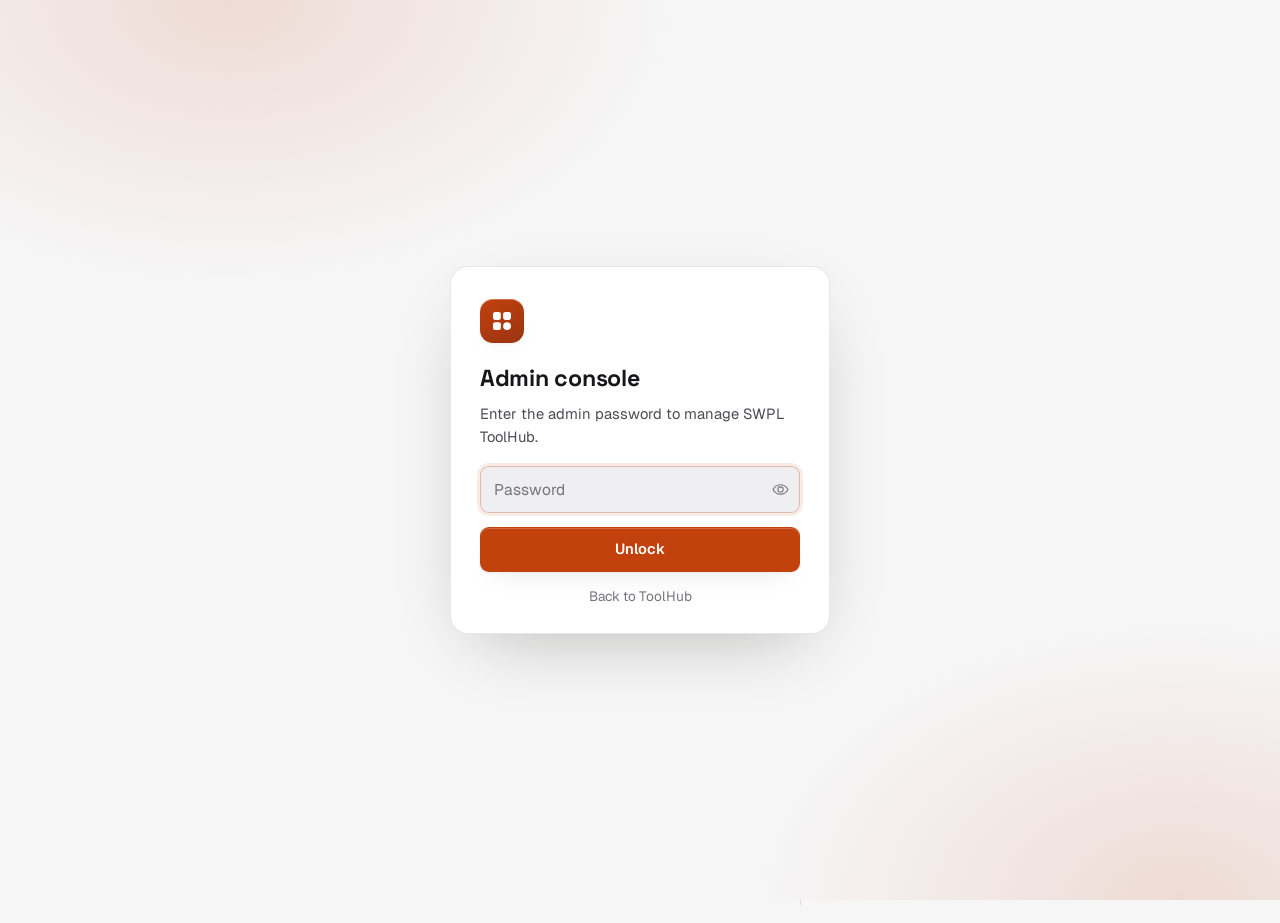
==== admin.html @ 41b20187 "SWPL ToolHub: static tool launchpad with admin console and embedded tools - Hub (index.html): tool c" ====
<!doctype html>
<html lang="en" data-theme="light">
<head>
  <meta charset="UTF-8" />
  <meta name="viewport" content="width=device-width, initial-scale=1.0" />
  <title>Admin - SWPL ToolHub</title>
  <meta name="robots" content="noindex" />
  <meta name="theme-color" content="#f6f6f7" />
  <link rel="icon" type="image/svg+xml" href="data:image/svg+xml,%3Csvg xmlns='http://www.w3.org/2000/svg' viewBox='0 0 64 64'%3E%3Crect width='64' height='64' rx='15' fill='%2317171a'/%3E%3Cg fill='%23fb923c'%3E%3Crect x='12' y='12' width='17' height='17' rx='4.5'/%3E%3Crect x='35' y='12' width='17' height='17' rx='4.5'/%3E%3Crect x='12' y='35' width='17' height='17' rx='4.5'/%3E%3Crect x='35' y='35' width='17' height='17' rx='8.5'/%3E%3C/g%3E%3C/svg%3E" />

  <script src="data/site-config.js"></script>
  <script src="data/tools.js"></script>
  <script src="assets/icons.js"></script>
  <script>
    (function () {
      try {
        var saved = localStorage.getItem("swpl.theme");
        var mode = saved;
        if (mode !== "light" && mode !== "dark") {
          var cfg = window.SWPL_CONFIG || {};
          mode = cfg.theme && (cfg.theme.defaultMode === "light" || cfg.theme.defaultMode === "dark")
            ? cfg.theme.defaultMode
            : (window.matchMedia && window.matchMedia("(prefers-color-scheme: dark)").matches ? "dark" : "light");
        }
        document.documentElement.setAttribute("data-theme", mode);
      } catch (e) {}
    })();
  </script>
  <link rel="stylesheet" href="assets/site.css" />
  <link rel="stylesheet" href="assets/admin.css" />
</head>
<body class="admin-body" data-anim="on">

  <!-- ============ Password gate ============ -->
  <div class="gate" id="gate">
    <form class="gate-card" id="gate-form" autocomplete="off">
      <span class="brand-mark gate-mark" aria-hidden="true"><svg class="icn" viewBox="0 0 64 64" fill="currentColor"><rect x="8" y="8" width="21" height="21" rx="5.5"/><rect x="35" y="8" width="21" height="21" rx="5.5"/><rect x="8" y="35" width="21" height="21" rx="5.5"/><rect x="35" y="35" width="21" height="21" rx="10.5"/></svg></span>
      <h1>Admin console</h1>
      <p class="gate-sub">Enter the admin password to manage SWPL ToolHub.</p>
      <div class="gate-field">
        <input type="password" id="gate-pass" placeholder="Password" autocomplete="current-password" required autofocus />
        <button type="button" class="gate-eye" id="gate-eye" aria-label="Show password" aria-pressed="false"></button>
      </div>
      <p class="gate-error" id="gate-error" role="alert" hidden></p>
      <button class="btn btn-primary gate-submit" type="submit" id="gate-submit">Unlock</button>
      <a class="gate-back" href="index.html">Back to ToolHub</a>
    </form>
  </div>

  <!-- ============ Admin app ============ -->
  <div class="admin" id="admin-app" hidden>
    <header class="admin-topbar">
      <a class="brand" href="index.html" title="Back to ToolHub">
        <span class="brand-mark" aria-hidden="true"><svg class="icn" viewBox="0 0 64 64" fill="currentColor"><rect x="8" y="8" width="21" height="21" rx="5.5"/><rect x="35" y="8" width="21" height="21" rx="5.5"/><rect x="8" y="35" width="21" height="21" rx="5.5"/><rect x="35" y="35" width="21" height="21" rx="10.5"/></svg></span>
        <span class="brand-word">Admin <em>console</em></span>
      </a>
      <span class="draft-status" id="draft-status" role="status"></span>
      <div class="admin-topbar-actions">
        <button type="button" class="iconbtn theme-toggle" id="theme-toggle" aria-label="Toggle light and dark theme" title="Toggle theme">
          <svg class="icn icn-moon" viewBox="0 0 24 24" fill="none" stroke="currentColor" stroke-width="1.8" stroke-linecap="round" stroke-linejoin="round" aria-hidden="true"><path d="M21 12.79A9 9 0 1 1 11.21 3 7 7 0 0 0 21 12.79z"/></svg>
          <svg class="icn icn-sun" viewBox="0 0 24 24" fill="none" stroke="currentColor" stroke-width="1.8" stroke-linecap="round" stroke-linejoin="round" aria-hidden="true"><circle cx="12" cy="12" r="4"/><path d="M12 2v2M12 20v2M4.93 4.93l1.41 1.41M17.66 17.66l1.41 1.41M2 12h2M20 12h2M6.34 17.66l-1.41 1.41M19.07 4.93l-1.41 1.41"/></svg>
        </button>
        <button type="button" class="btn btn-ghost" id="btn-discard">Discard draft</button>
        <button type="button" class="btn btn-secondary" id="btn-export-quick">Export files</button>
        <button type="button" class="btn btn-primary" id="btn-publish-quick">Publish</button>
        <button type="button" class="iconbtn" id="btn-lock" aria-label="Lock admin console" title="Lock"></button>
      </div>
    </header>

    <div class="admin-shell">
      <nav class="admin-nav" aria-label="Admin sections" id="admin-nav">
        <button type="button" class="nav-item is-active" data-panel="site">Site</button>
        <button type="button" class="nav-item" data-panel="appearance">Appearance</button>
        <button type="button" class="nav-item" data-panel="layout">Layout</button>
        <button type="button" class="nav-item" data-panel="tools">Tools</button>
        <button type="button" class="nav-item" data-panel="categories">Categories</button>
        <button type="button" class="nav-item" data-panel="github">GitHub</button>
        <button type="button" class="nav-item" data-panel="data">Data</button>
        <button type="button" class="nav-item" data-panel="security">Security</button>
      </nav>

      <main class="admin-main" id="admin-main">

        <!-- ============ Site ============ -->
        <section class="panel is-active" data-panel-id="site">
          <h2 class="panel-title">Site identity</h2>
          <p class="panel-sub">Names and copy shown on the public page.</p>

          <div class="field">
            <label for="f-site-title">Site title</label>
            <input id="f-site-title" type="text" data-bind="site.title" />
            <p class="hint">Browser tab, hero heading and search results.</p>
          </div>
          <div class="field-row">
            <div class="field">
              <label for="f-logo-text">Wordmark, left part</label>
              <input id="f-logo-text" type="text" data-bind="site.logoText" />
            </div>
            <div class="field">
              <label for="f-logo-accent">Wordmark, accent part</label>
              <input id="f-logo-accent" type="text" data-bind="site.logoAccent" />
            </div>
          </div>
          <div class="field">
            <label for="f-tagline">Tagline</label>
            <textarea id="f-tagline" rows="2" data-bind="site.tagline"></textarea>
            <p class="hint">One or two short sentences under the hero title.</p>
          </div>
          <div class="field">
            <label for="f-meta-desc">Meta description</label>
            <input id="f-meta-desc" type="text" data-bind="site.description" />
          </div>
          <div class="field">
            <label for="f-footer-text">Footer text</label>
            <input id="f-footer-text" type="text" data-bind="site.footerText" />
          </div>

          <h3 class="panel-heading">Visible sections</h3>
          <div class="switch-grid">
            <label class="switch"><input type="checkbox" data-bind="site.showHero" data-type="bool" /><span class="switch-track"></span>Hero heading</label>
            <label class="switch"><input type="checkbox" data-bind="site.showSearch" data-type="bool" /><span class="switch-track"></span>Search bar</label>
            <label class="switch"><input type="checkbox" data-bind="site.showCategories" data-type="bool" /><span class="switch-track"></span>Category filter</label>
            <label class="switch"><input type="checkbox" data-bind="site.showFooter" data-type="bool" /><span class="switch-track"></span>Footer</label>
            <label class="switch"><input type="checkbox" data-bind="site.showAdminLink" data-type="bool" /><span class="switch-track"></span>Admin links</label>
          </div>
        </section>

        <!-- ============ Appearance ============ -->
        <section class="panel" data-panel-id="appearance">
          <h2 class="panel-title">Appearance</h2>
          <p class="panel-sub">Theme, accent, typography and surface styling. Everything applies live to the preview.</p>

          <div class="field">
            <label>Accent color</label>
            <div class="accent-row" id="accent-row"></div>
            <div class="accent-custom">
              <input type="color" id="f-accent-custom" value="#c2410c" aria-label="Custom accent color" />
              <span>Custom</span>
              <code id="accent-custom-hex">#c2410c</code>
            </div>
          </div>

          <div class="field-row">
            <div class="field">
              <label for="f-default-mode">Default theme</label>
              <select id="f-default-mode" data-bind="theme.defaultMode">
                <option value="system">Follow system</option>
                <option value="light">Light</option>
                <option value="dark">Dark</option>
              </select>
              <p class="hint">Visitors can always toggle. Their choice is remembered.</p>
            </div>
            <div class="field">
              <label for="f-font">Font pairing</label>
              <select id="f-font" data-bind="theme.font">
                <option value="grotesk">Space Grotesk + Geist</option>
                <option value="outfit">Outfit + Inter Tight</option>
                <option value="plex">IBM Plex</option>
                <option value="system">System UI</option>
              </select>
            </div>
          </div>

          <div class="field-row">
            <div class="field">
              <label for="f-radius">Corner radius <span class="range-val" id="radius-val">14px</span></label>
              <input id="f-radius" type="range" min="0" max="24" step="1" data-bind="theme.radius" data-type="int" />
            </div>
            <div class="field">
              <label for="f-density">Density</label>
              <select id="f-density" data-bind="theme.density">
                <option value="comfortable">Comfortable</option>
                <option value="compact">Compact</option>
              </select>
            </div>
          </div>

          <div class="field-row">
            <div class="field">
              <label for="f-card-style">Card style</label>
              <select id="f-card-style" data-bind="theme.cardStyle">
                <option value="elevated">Elevated</option>
                <option value="outline">Outline</option>
                <option value="glass">Glass</option>
              </select>
            </div>
            <div class="field">
              <label for="f-hero-style">Backdrop</label>
              <select id="f-hero-style" data-bind="theme.heroStyle">
                <option value="aurora">Accent glow</option>
                <option value="plain">Plain</option>
              </select>
            </div>
          </div>

          <div class="switch-grid">
            <label class="switch"><input type="checkbox" data-bind="theme.bgPattern" data-type="bool" /><span class="switch-track"></span>Dot pattern backdrop</label>
            <label class="switch"><input type="checkbox" data-bind="theme.animations" data-type="bool" /><span class="switch-track"></span>Animations</label>
          </div>

          <div class="field">
            <label for="f-custom-css">Custom CSS</label>
            <textarea id="f-custom-css" rows="7" class="mono" data-bind="theme.customCSS" spellcheck="false" placeholder=".card { border-width: 2px; }"></textarea>
            <p class="hint">Injected last on the public page. Full control, no guardrails.</p>
          </div>
        </section>

        <!-- ============ Layout ============ -->
        <section class="panel" data-panel-id="layout">
          <h2 class="panel-title">Grid layout</h2>
          <p class="panel-sub">How the tool cards are arranged and what each card shows.</p>

          <div class="field-row">
            <div class="field">
              <label for="f-columns">Columns</label>
              <select id="f-columns" data-bind="layout.columns">
                <option value="auto">Auto fit</option>
                <option value="2">2 columns</option>
                <option value="3">3 columns</option>
                <option value="4">4 columns</option>
              </select>
            </div>
            <div class="field">
              <label for="f-sort">Order</label>
              <select id="f-sort" data-bind="layout.sort">
                <option value="manual">Manual (drag in Tools)</option>
                <option value="name">Alphabetical</option>
              </select>
            </div>
          </div>

          <div class="switch-grid">
            <label class="switch"><input type="checkbox" data-bind="layout.groupByCategory" data-type="bool" /><span class="switch-track"></span>Group by category</label>
            <label class="switch"><input type="checkbox" data-bind="layout.showBadges" data-type="bool" /><span class="switch-track"></span>Platform badges</label>
            <label class="switch"><input type="checkbox" data-bind="layout.showVersions" data-type="bool" /><span class="switch-track"></span>Version numbers</label>
            <label class="switch"><input type="checkbox" data-bind="layout.showTags" data-type="bool" /><span class="switch-track"></span>Tags</label>
          </div>
        </section>

        <!-- ============ Tools ============ -->
        <section class="panel" data-panel-id="tools">
          <div class="panel-head-row">
            <div>
              <h2 class="panel-title">Tools</h2>
              <p class="panel-sub">Drag to reorder. Hidden tools stay here but leave the public page.</p>
            </div>
            <button type="button" class="btn btn-primary" id="btn-add-tool">Add tool</button>
          </div>
          <div class="tool-list" id="tool-list"></div>
        </section>

        <!-- ============ Categories ============ -->
        <section class="panel" data-panel-id="categories">
          <div class="panel-head-row">
            <div>
              <h2 class="panel-title">Categories</h2>
              <p class="panel-sub">Filter chips on the public page. A tool joins a category by its category id.</p>
            </div>
            <button type="button" class="btn btn-primary" id="btn-add-cat">Add category</button>
          </div>
          <div class="cat-list" id="cat-list"></div>
        </section>

        <!-- ============ GitHub ============ -->
        <section class="panel" data-panel-id="github">
          <h2 class="panel-title">GitHub publishing</h2>
          <p class="panel-sub">Publish commits <code>data/site-config.js</code> and <code>data/tools.js</code> straight to your repo. GitHub Pages redeploys automatically.</p>

          <div class="field-row">
            <div class="field">
              <label for="f-gh-owner">Owner</label>
              <input id="f-gh-owner" type="text" data-bind="github.owner" placeholder="your-github-user" spellcheck="false" />
            </div>
            <div class="field">
              <label for="f-gh-repo">Repository</label>
              <input id="f-gh-repo" type="text" data-bind="github.repo" placeholder="swpl-toolhub" spellcheck="false" />
            </div>
            <div class="field field-slim">
              <label for="f-gh-branch">Branch</label>
              <input id="f-gh-branch" type="text" data-bind="github.branch" placeholder="main" spellcheck="false" />
            </div>
          </div>

          <div class="field">
            <label for="f-gh-token">Personal access token</label>
            <div class="token-field">
              <input id="f-gh-token" type="password" placeholder="github_pat_… or ghp_…" spellcheck="false" autocomplete="off" />
              <button type="button" class="gate-eye" id="gh-token-eye" aria-label="Show token" aria-pressed="false"></button>
            </div>
            <p class="hint">Needs <strong>Contents: read and write</strong> on this repo (fine-grained) or the <code>repo</code> scope (classic). Stored only in this browser's localStorage, never exported or committed.</p>
          </div>

          <div class="field">
            <label for="f-gh-message">Commit message</label>
            <input id="f-gh-message" type="text" value="Update ToolHub content" />
          </div>

          <div class="btn-row">
            <button type="button" class="btn btn-secondary" id="btn-gh-test">Test connection</button>
            <button type="button" class="btn btn-primary" id="btn-gh-publish">Publish draft to GitHub</button>
          </div>
          <div class="gh-status" id="gh-status" role="status"></div>
        </section>

        <!-- ============ Data ============ -->
        <section class="panel" data-panel-id="data">
          <h2 class="panel-title">Data</h2>
          <p class="panel-sub">Export the draft as files to commit manually, or move content between machines.</p>

          <h3 class="panel-heading">Export</h3>
          <div class="btn-row">
            <button type="button" class="btn btn-secondary" id="btn-dl-config">Download site-config.js</button>
            <button type="button" class="btn btn-secondary" id="btn-dl-tools">Download tools.js</button>
            <button type="button" class="btn btn-secondary" id="btn-dl-bundle">Download bundle (.json)</button>
          </div>
          <div class="btn-row">
            <button type="button" class="btn btn-ghost" id="btn-copy-config">Copy site-config.js</button>
            <button type="button" class="btn btn-ghost" id="btn-copy-tools">Copy tools.js</button>
          </div>
          <p class="hint">Manual flow: download both files, replace them in the repo's <code>data/</code> folder, commit and push. Pages redeploys on its own.</p>

          <h3 class="panel-heading">Import</h3>
          <div class="btn-row">
            <button type="button" class="btn btn-secondary" id="btn-import">Import bundle (.json)</button>
            <input type="file" id="import-file" accept=".json,application/json" hidden />
          </div>
          <p class="hint">Replaces the current draft with the bundle's content. Nothing is published until you export or push.</p>

          <h3 class="panel-heading danger-heading">Danger zone</h3>
          <div class="btn-row">
            <button type="button" class="btn btn-danger" id="btn-reset-draft">Reset draft to published files</button>
          </div>
        </section>

        <!-- ============ Security ============ -->
        <section class="panel" data-panel-id="security">
          <h2 class="panel-title">Security</h2>
          <p class="panel-sub">The admin gate is a client-side lock: it keeps the console out of casual reach, but this is a static site, so the data files themselves are readable by anyone who can open the repo. Keep secrets out of tool descriptions.</p>

          <h3 class="panel-heading">Change admin password</h3>
          <div class="field">
            <label for="f-pass-current">Current password</label>
            <input id="f-pass-current" type="password" autocomplete="current-password" />
          </div>
          <div class="field-row">
            <div class="field">
              <label for="f-pass-new">New password</label>
              <input id="f-pass-new" type="password" autocomplete="new-password" />
            </div>
            <div class="field">
              <label for="f-pass-new2">Repeat new password</label>
              <input id="f-pass-new2" type="password" autocomplete="new-password" />
            </div>
          </div>
          <div class="btn-row">
            <button type="button" class="btn btn-primary" id="btn-change-pass">Update password</button>
          </div>
          <p class="gh-status" id="pass-status" role="status"></p>
          <p class="hint">The new password lands in the draft config. Publish (or export and commit) for it to take effect on the live site.</p>
        </section>
      </main>

      <!-- ============ Live preview ============ -->
      <aside class="admin-preview" id="admin-preview">
        <div class="preview-head">
          <span class="preview-title">Live preview</span>
          <div class="preview-actions">
            <button type="button" class="seg-btn is-active" id="pv-desktop" title="Desktop width">Desktop</button>
            <button type="button" class="seg-btn" id="pv-mobile" title="Mobile width">Mobile</button>
            <button type="button" class="iconbtn iconbtn-sm" id="pv-open" title="Open preview in a new tab" aria-label="Open preview in a new tab"></button>
            <button type="button" class="iconbtn iconbtn-sm" id="pv-reload" title="Reload preview" aria-label="Reload preview"></button>
          </div>
        </div>
        <div class="preview-frame-wrap" id="preview-wrap">
          <iframe id="preview-frame" src="index.html?draft=1" title="Site preview"></iframe>
        </div>
      </aside>
    </div>
  </div>

  <!-- ============ Tool editor dialog ============ -->
  <dialog class="editor-dialog" id="tool-editor">
    <form method="dialog" class="editor-form" id="tool-editor-form">
      <div class="editor-head">
        <h2 id="tool-editor-title">Edit tool</h2>
        <button type="button" class="dlg-close" id="tool-editor-close" aria-label="Close"></button>
      </div>

      <div class="editor-grid">
        <div class="field">
          <label for="t-name">Name</label>
          <input id="t-name" type="text" required />
        </div>
        <div class="field">
          <label for="t-id">Id <span class="hint-inline">unique slug</span></label>
          <input id="t-id" type="text" pattern="[a-z0-9-]+" spellcheck="false" required />
        </div>

        <div class="field field-full">
          <label for="t-tagline">Tagline <span class="hint-inline">one line on the card</span></label>
          <input id="t-tagline" type="text" />
        </div>
        <div class="field field-full">
          <label for="t-desc">Description <span class="hint-inline">shown in the dialog</span></label>
          <textarea id="t-desc" rows="3"></textarea>
        </div>

        <div class="field field-full">
          <label>Icon</label>
          <div class="icon-mode-row">
            <select id="t-icon-mode" aria-label="Icon type">
              <option value="icon">Icon library</option>
              <option value="emoji">Emoji</option>
              <option value="img">Image URL</option>
            </select>
            <input id="t-icon-emoji" type="text" maxlength="4" placeholder="🧰" hidden />
            <input id="t-icon-img" type="url" placeholder="https://…/icon.png" hidden />
            <span class="icon-preview" id="t-icon-preview" aria-hidden="true"></span>
          </div>
          <div class="icon-grid" id="t-icon-grid"></div>
        </div>

        <div class="field">
          <label for="t-category">Category</label>
          <select id="t-category"></select>
        </div>
        <div class="field">
          <label for="t-platform">Platform</label>
          <select id="t-platform">
            <option value="web">Web, runs in browser</option>
            <option value="windows">Windows</option>
            <option value="">Unspecified</option>
          </select>
        </div>

        <div class="field">
          <label for="t-kind">Open behaviour</label>
          <select id="t-kind">
            <option value="embedded">Embedded, same tab</option>
            <option value="external">External link, new tab</option>
          </select>
        </div>
        <div class="field">
          <label for="t-version">Version <span class="hint-inline">optional</span></label>
          <input id="t-version" type="text" placeholder="6.9.0" spellcheck="false" />
        </div>

        <div class="field field-full">
          <label for="t-open-url">Open URL</label>
          <input id="t-open-url" type="text" placeholder="tools/my-tool/index.html or https://…" spellcheck="false" />
        </div>
        <div class="field field-full">
          <label for="t-download-url">Download URL <span class="hint-inline">empty hides the button</span></label>
          <input id="t-download-url" type="text" placeholder="downloads/tool.zip or https://…" spellcheck="false" />
        </div>
        <div class="field field-full">
          <label for="t-repo-url">Source URL <span class="hint-inline">optional</span></label>
          <input id="t-repo-url" type="text" placeholder="https://github.com/…" spellcheck="false" />
        </div>

        <div class="field field-full">
          <label for="t-tags">Tags <span class="hint-inline">comma separated</span></label>
          <input id="t-tags" type="text" placeholder="XML, Launcher" />
        </div>

        <div class="switch-grid field-full">
          <label class="switch"><input type="checkbox" id="t-featured" /><span class="switch-track"></span>Featured</label>
          <label class="switch"><input type="checkbox" id="t-hidden" /><span class="switch-track"></span>Hidden</label>
        </div>
      </div>

      <p class="gh-status" id="tool-editor-error" role="alert"></p>
      <div class="editor-actions">
        <button type="button" class="btn btn-ghost" id="tool-editor-cancel">Cancel</button>
        <button type="submit" class="btn btn-primary" id="tool-editor-save">Save tool</button>
      </div>
    </form>
  </dialog>

  <!-- ============ Confirm dialog ============ -->
  <dialog class="confirm-dialog" id="confirm-dlg">
    <div class="confirm-inner">
      <h2 id="confirm-title">Are you sure?</h2>
      <p id="confirm-text"></p>
      <div class="editor-actions">
        <button type="button" class="btn btn-ghost" id="confirm-no">Cancel</button>
        <button type="button" class="btn btn-danger" id="confirm-yes">Confirm</button>
      </div>
    </div>
  </dialog>

  <script src="assets/site.js"></script>
  <script src="assets/admin.js"></script>
</body>
</html>
---- assets/site.css ----
/* ============================================================
   SWPL ToolHub - hub styles
   Token-driven, dual theme. Accent + radius + density + fonts
   are injected by site.js from data/site-config.js.
   ============================================================ */

/* ---------- Tokens ---------- */
:root {
  color-scheme: light;

  --bg: #f6f6f7;
  --surface: #ffffff;
  --surface-2: #efeff2;
  --surface-3: #e7e7ec;
  --text: #17171a;
  --text-2: #4c4c55;
  --muted: #75757e;
  --border: rgba(23, 23, 26, 0.10);
  --border-strong: rgba(23, 23, 26, 0.18);

  --accent: #c2410c;
  --accent-strong: #9a3412;
  --on-accent: #ffffff;
  --accent-soft: rgba(194, 65, 12, 0.10);
  --accent-line: rgba(194, 65, 12, 0.30);
  --ring: rgba(194, 65, 12, 0.40);
  --accent-glow: rgba(194, 65, 12, 0.16);

  --ok: #047857;
  --warn: #b45309;
  --danger: #be123c;

  --shadow-1: 0 1px 2px rgba(24, 20, 16, 0.05), 0 10px 30px -14px rgba(24, 20, 16, 0.14);
  --shadow-2: 0 24px 70px -28px rgba(24, 20, 16, 0.30);

  --radius: 14px;
  --radius-sm: 9px;
  --radius-xs: 6px;

  --font-display: 'Space Grotesk', 'Segoe UI', system-ui, sans-serif;
  --font-body: 'Geist', 'Segoe UI', system-ui, sans-serif;
  --font-mono: 'Geist Mono', 'Cascadia Code', Consolas, ui-monospace, monospace;

  --sp-1: 0.5rem;
  --sp-2: 0.75rem;
  --sp-3: 1rem;
  --sp-4: 1.5rem;
  --sp-5: 2.25rem;
  --sp-6: 3.5rem;

  --card-pad: 1.25rem;
  --topbar-h: 68px;
}

html[data-theme="dark"] {
  color-scheme: dark;

  --bg: #0e0e10;
  --surface: #161618;
  --surface-2: #1c1c20;
  --surface-3: #232328;
  --text: #f1f1f3;
  --text-2: #b9b9c2;
  --muted: #85858f;
  --border: rgba(241, 241, 243, 0.09);
  --border-strong: rgba(241, 241, 243, 0.17);

  --accent: #fb923c;
  --accent-strong: #fdba74;
  --on-accent: #221004;
  --accent-soft: rgba(251, 146, 60, 0.13);
  --accent-line: rgba(251, 146, 60, 0.34);
  --ring: rgba(251, 146, 60, 0.45);
  --accent-glow: rgba(251, 146, 60, 0.12);

  --ok: #34d399;
  --warn: #fbbf24;
  --danger: #fb7185;

  --shadow-1: 0 1px 2px rgba(0, 0, 0, 0.35), 0 12px 34px -16px rgba(0, 0, 0, 0.55);
  --shadow-2: 0 30px 80px -30px rgba(0, 0, 0, 0.72);
}

body[data-density="compact"] {
  --card-pad: 0.95rem;
  --sp-4: 1.1rem;
  --sp-5: 1.6rem;
  --sp-6: 2.4rem;
}

/* ---------- Base ---------- */
* { box-sizing: border-box; }

html, body { margin: 0; padding: 0; }

body {
  background: var(--bg);
  color: var(--text);
  font-family: var(--font-body);
  font-size: 15.5px;
  line-height: 1.55;
  min-height: 100dvh;
  -webkit-font-smoothing: antialiased;
  text-rendering: optimizeLegibility;
}

img { max-width: 100%; }

a { color: inherit; }

button {
  font: inherit;
  color: inherit;
  background: none;
  border: 0;
  padding: 0;
  cursor: pointer;
}

:focus-visible {
  outline: 2px solid var(--ring);
  outline-offset: 2px;
  border-radius: var(--radius-xs);
}

::selection { background: var(--accent-soft); }

.icn {
  width: 1.1em;
  height: 1.1em;
  vertical-align: -0.2em;
  flex: none;
}

.skip-link {
  position: absolute;
  left: -9999px;
  top: 0;
  background: var(--surface);
  color: var(--text);
  padding: 0.6rem 1rem;
  border-radius: var(--radius-sm);
  border: 1px solid var(--border-strong);
  z-index: 100;
}
.skip-link:focus { left: 1rem; top: 1rem; }

.container-w {
  width: min(1160px, 100% - 2.5rem);
  margin-inline: auto;
}

/* ---------- Backdrop ---------- */
.backdrop {
  position: fixed;
  inset: 0;
  z-index: -1;
  pointer-events: none;
  overflow: hidden;
}

body[data-hero-style="aurora"] .backdrop::before {
  content: "";
  position: absolute;
  inset: -20% -10% auto -10%;
  height: 70vh;
  background:
    radial-gradient(680px 420px at 12% 0%, var(--accent-glow), transparent 65%),
    radial-gradient(560px 380px at 88% 8%, var(--accent-glow), transparent 70%);
  filter: saturate(1.05);
}

body[data-pattern="on"] .backdrop::after {
  content: "";
  position: absolute;
  inset: 0;
  background-image: radial-gradient(var(--border-strong) 1px, transparent 1px);
  background-size: 26px 26px;
  mask-image: linear-gradient(to bottom, rgba(0,0,0,.5), rgba(0,0,0,.12) 45%, transparent 78%);
  -webkit-mask-image: linear-gradient(to bottom, rgba(0,0,0,.5), rgba(0,0,0,.12) 45%, transparent 78%);
}

/* ---------- Top bar ---------- */
.topbar {
  height: var(--topbar-h);
  display: flex;
  align-items: center;
  justify-content: space-between;
  gap: 1rem;
}

.brand {
  display: inline-flex;
  align-items: center;
  gap: 0.65rem;
  text-decoration: none;
  min-width: 0;
}

.brand-mark {
  width: 34px;
  height: 34px;
  display: grid;
  place-items: center;
  border-radius: 10px;
  background: linear-gradient(150deg, var(--accent), var(--accent-strong));
  color: var(--on-accent);
  box-shadow: inset 0 1px 0 rgba(255, 255, 255, 0.28), var(--shadow-1);
}
.brand-mark .icn { width: 19px; height: 19px; }

.brand-word {
  font-family: var(--font-display);
  font-weight: 700;
  font-size: 1.06rem;
  letter-spacing: 0.01em;
  white-space: nowrap;
}
.brand-word em {
  font-style: normal;
  color: var(--accent);
}

.topbar-actions {
  display: flex;
  align-items: center;
  gap: 0.4rem;
}

.iconbtn {
  width: 38px;
  height: 38px;
  display: inline-grid;
  place-items: center;
  border-radius: var(--radius-sm);
  border: 1px solid var(--border);
  background: var(--surface);
  color: var(--text-2);
  transition: border-color 160ms ease, color 160ms ease, transform 160ms ease, background 160ms ease;
  text-decoration: none;
}
.iconbtn:hover { color: var(--text); border-color: var(--border-strong); }
.iconbtn:active { transform: scale(0.96); }
.iconbtn .icn { width: 18px; height: 18px; }

.theme-toggle .icn-sun { display: none; }
html[data-theme="dark"] .theme-toggle .icn-sun { display: block; }
html[data-theme="dark"] .theme-toggle .icn-moon { display: none; }

/* ---------- Hero ---------- */
.hero {
  padding-top: var(--sp-6);
  padding-bottom: var(--sp-4);
  max-width: 720px;
}

.hero-title {
  margin: 0 0 0.7rem;
  font-family: var(--font-display);
  font-weight: 700;
  font-size: clamp(2.1rem, 5.2vw, 3.3rem);
  line-height: 1.04;
  letter-spacing: -0.022em;
}

.hero-tagline {
  margin: 0;
  color: var(--text-2);
  font-size: 1.05rem;
  max-width: 56ch;
  text-wrap: pretty;
}

body[data-hero="off"] .hero { display: none; }
body[data-hero="off"] .finder { padding-top: var(--sp-5); }

/* ---------- Finder (search + chips) ---------- */
.finder {
  display: flex;
  flex-direction: column;
  gap: 0.95rem;
  padding-block: var(--sp-3) var(--sp-4);
}

.search {
  display: flex;
  align-items: center;
  gap: 0.6rem;
  height: 50px;
  padding-inline: 1rem 0.6rem;
  border-radius: var(--radius);
  border: 1px solid var(--border);
  background: var(--surface);
  box-shadow: var(--shadow-1);
  max-width: 560px;
  transition: border-color 160ms ease, box-shadow 160ms ease;
}
.search:focus-within {
  border-color: var(--accent-line);
  box-shadow: 0 0 0 3px var(--accent-soft), var(--shadow-1);
}
.search .icn { width: 18px; height: 18px; color: var(--muted); }
.search input {
  flex: 1;
  min-width: 0;
  border: 0;
  outline: 0;
  background: transparent;
  color: var(--text);
  font: inherit;
  font-size: 0.98rem;
}
.search input::placeholder { color: var(--muted); }
.search kbd {
  font-family: var(--font-mono);
  font-size: 0.72rem;
  color: var(--muted);
  border: 1px solid var(--border);
  background: var(--surface-2);
  border-radius: 6px;
  padding: 0.15rem 0.45rem;
}
.search .search-clear { display: none; }
.search.has-value .search-clear {
  display: inline-grid;
  width: 30px;
  height: 30px;
  place-items: center;
  border-radius: 8px;
  color: var(--muted);
}
.search.has-value .search-clear:hover { color: var(--text); background: var(--surface-2); }
.search.has-value kbd { display: none; }

body[data-search="off"] .search { display: none; }

.chips {
  display: flex;
  flex-wrap: wrap;
  gap: 0.5rem;
}
body[data-cats="off"] .chips { display: none; }

.chip {
  display: inline-flex;
  align-items: center;
  gap: 0.45rem;
  padding: 0.42rem 0.85rem;
  border-radius: 999px;
  border: 1px solid var(--border);
  background: var(--surface);
  color: var(--text-2);
  font-size: 0.875rem;
  font-weight: 500;
  transition: border-color 150ms ease, background 150ms ease, color 150ms ease, transform 150ms ease;
}
.chip:hover { border-color: var(--border-strong); color: var(--text); }
.chip:active { transform: scale(0.97); }
.chip.is-active {
  background: var(--text);
  border-color: var(--text);
  color: var(--bg);
}
.chip .chip-count {
  font-family: var(--font-mono);
  font-size: 0.72rem;
  opacity: 0.75;
}
.chip .icn { width: 15px; height: 15px; }

/* ---------- Grid ---------- */
.grid {
  display: grid;
  gap: 1rem;
  grid-template-columns: repeat(auto-fill, minmax(305px, 1fr));
  padding-bottom: var(--sp-5);
}
body[data-cols="2"] .grid { grid-template-columns: repeat(2, 1fr); }
body[data-cols="3"] .grid { grid-template-columns: repeat(3, 1fr); }
body[data-cols="4"] .grid { grid-template-columns: repeat(4, 1fr); }

.group-title {
  grid-column: 1 / -1;
  display: flex;
  align-items: center;
  gap: 0.6rem;
  margin: 0.7rem 0 0;
  font-family: var(--font-display);
  font-size: 1.02rem;
  font-weight: 700;
  letter-spacing: 0.005em;
}
.group-title .icn { color: var(--accent); width: 18px; height: 18px; }
.group-title .group-count {
  font-family: var(--font-mono);
  font-weight: 400;
  font-size: 0.78rem;
  color: var(--muted);
}

/* ---------- Card ---------- */
.card {
  position: relative;
  display: flex;
  flex-direction: column;
  gap: 0.9rem;
  text-align: left;
  padding: var(--card-pad);
  border-radius: var(--radius);
  border: 1px solid var(--border);
  background: var(--surface);
  transition: transform 190ms cubic-bezier(0.16, 1, 0.3, 1),
              border-color 190ms ease,
              box-shadow 190ms ease,
              background 190ms ease;
}
body[data-card-style="elevated"] .card { box-shadow: var(--shadow-1); }
body[data-card-style="outline"] .card { box-shadow: none; }
body[data-card-style="glass"] .card {
  background: color-mix(in srgb, var(--surface) 72%, transparent);
  backdrop-filter: blur(14px) saturate(1.4);
  -webkit-backdrop-filter: blur(14px) saturate(1.4);
  box-shadow: inset 0 1px 0 rgba(255, 255, 255, 0.09), var(--shadow-1);
}

.card:hover {
  transform: translateY(-3px);
  border-color: var(--accent-line);
  box-shadow: 0 0 0 3px var(--accent-soft), var(--shadow-1);
}
.card:active { transform: translateY(-1px) scale(0.99); }

.card-top {
  display: flex;
  align-items: flex-start;
  gap: 0.85rem;
}

.card-icon {
  width: 46px;
  height: 46px;
  flex: none;
  display: grid;
  place-items: center;
  border-radius: 12px;
  background: var(--surface-2);
  border: 1px solid var(--border);
  color: var(--text-2);
  font-size: 1.35rem;
  overflow: hidden;
  transition: background 190ms ease, color 190ms ease, border-color 190ms ease;
}
.card-icon .icn { width: 24px; height: 24px; }
.card-icon img { width: 100%; height: 100%; object-fit: cover; }
.card.is-featured .card-icon {
  background: var(--accent-soft);
  border-color: var(--accent-line);
  color: var(--accent);
}
.card:hover .card-icon { color: var(--accent); }

.card-heading { min-width: 0; flex: 1; }

.card-name {
  display: block;
  font-family: var(--font-display);
  font-weight: 700;
  font-size: 1.07rem;
  letter-spacing: 0.002em;
  line-height: 1.25;
}

.card-tagline {
  display: block;
  margin-top: 0.2rem;
  color: var(--text-2);
  font-size: 0.9rem;
  line-height: 1.45;
}

.card-arrow {
  margin-left: auto;
  color: var(--muted);
  opacity: 0;
  transform: translate(-4px, 4px);
  transition: opacity 190ms ease, transform 190ms cubic-bezier(0.16, 1, 0.3, 1), color 190ms ease;
}
.card-arrow .icn { width: 17px; height: 17px; }
.card:hover .card-arrow,
.card:focus-visible .card-arrow {
  opacity: 1;
  transform: translate(0, 0);
  color: var(--accent);
}

.card-meta {
  display: flex;
  flex-wrap: wrap;
  align-items: center;
  gap: 0.45rem;
  margin-top: auto;
}

.badge {
  display: inline-flex;
  align-items: center;
  gap: 0.32rem;
  padding: 0.22rem 0.6rem;
  border-radius: 999px;
  font-size: 0.755rem;
  font-weight: 600;
  letter-spacing: 0.01em;
  border: 1px solid var(--border);
  background: var(--surface-2);
  color: var(--text-2);
}
.badge .icn { width: 12px; height: 12px; }
.badge-live {
  background: var(--accent-soft);
  border-color: var(--accent-line);
  color: var(--accent);
}
html[data-theme="light"] .badge-live { color: var(--accent-strong); }

.badge-version {
  font-family: var(--font-mono);
  font-size: 0.74rem;
  color: var(--muted);
  padding: 0.22rem 0.15rem;
}

.tagchip {
  font-size: 0.755rem;
  color: var(--muted);
  border: 1px solid transparent;
  padding: 0.22rem 0.1rem;
}
.tagchip::before { content: "#"; opacity: 0.55; margin-right: 1px; }

/* ---------- Entrance animation ---------- */
body[data-anim="on"] .card {
  animation: card-in 460ms cubic-bezier(0.16, 1, 0.3, 1) both;
  animation-delay: calc(var(--i, 0) * 42ms);
}
body[data-anim="on"] .hero-title,
body[data-anim="on"] .hero-tagline,
body[data-anim="on"] .finder {
  animation: rise-in 520ms cubic-bezier(0.16, 1, 0.3, 1) both;
}
body[data-anim="on"] .hero-tagline { animation-delay: 60ms; }
body[data-anim="on"] .finder { animation-delay: 110ms; }

@keyframes card-in {
  from { opacity: 0; transform: translateY(14px) scale(0.985); }
  to { opacity: 1; transform: translateY(0) scale(1); }
}
@keyframes rise-in {
  from { opacity: 0; transform: translateY(10px); }
  to { opacity: 1; transform: translateY(0); }
}

/* ---------- Empty state ---------- */
.empty {
  padding: var(--sp-6) 1rem;
  text-align: center;
  color: var(--muted);
}
.empty .icn { width: 34px; height: 34px; opacity: 0.6; }
.empty p { margin: 0.8rem 0 1.1rem; }
.empty button {
  color: var(--accent);
  font-weight: 600;
  text-decoration: underline;
  text-underline-offset: 3px;
}

/* ---------- Dialog ---------- */
dialog.tool-dialog {
  width: min(560px, calc(100vw - 2rem));
  border: 1px solid var(--border-strong);
  border-radius: calc(var(--radius) + 4px);
  background: var(--surface);
  color: var(--text);
  padding: 0;
  box-shadow: var(--shadow-2);
  overscroll-behavior: contain;
}
dialog.tool-dialog::backdrop {
  background: rgba(10, 9, 8, 0.45);
  backdrop-filter: blur(6px);
  -webkit-backdrop-filter: blur(6px);
}
html[data-theme="dark"] dialog.tool-dialog::backdrop { background: rgba(0, 0, 0, 0.58); }

body[data-anim="on"] dialog.tool-dialog[open] {
  animation: dlg-in 260ms cubic-bezier(0.16, 1, 0.3, 1);
}
body[data-anim="on"] dialog.tool-dialog[open]::backdrop {
  animation: fade-in 220ms ease;
}
@keyframes dlg-in {
  from { opacity: 0; transform: translateY(14px) scale(0.97); }
  to { opacity: 1; transform: none; }
}
@keyframes fade-in { from { opacity: 0; } to { opacity: 1; } }

.dlg-inner { padding: 1.5rem; display: flex; flex-direction: column; gap: 1.05rem; }

.dlg-head {
  display: flex;
  align-items: flex-start;
  gap: 0.9rem;
}
.dlg-icon {
  width: 54px;
  height: 54px;
  flex: none;
  display: grid;
  place-items: center;
  border-radius: 14px;
  background: var(--accent-soft);
  border: 1px solid var(--accent-line);
  color: var(--accent);
  font-size: 1.6rem;
  overflow: hidden;
}
.dlg-icon .icn { width: 28px; height: 28px; }
.dlg-icon img { width: 100%; height: 100%; object-fit: cover; }

.dlg-heading { flex: 1; min-width: 0; }
.dlg-title {
  margin: 0;
  font-family: var(--font-display);
  font-size: 1.3rem;
  font-weight: 700;
  line-height: 1.2;
}
.dlg-meta {
  margin: 0.28rem 0 0;
  color: var(--muted);
  font-size: 0.85rem;
  display: flex;
  flex-wrap: wrap;
  align-items: center;
  gap: 0.55rem;
}
.dlg-meta .badge { font-size: 0.72rem; }
.dlg-meta .badge-version { padding: 0; }

.dlg-close {
  width: 34px;
  height: 34px;
  flex: none;
  display: grid;
  place-items: center;
  border-radius: 9px;
  color: var(--muted);
  transition: background 150ms ease, color 150ms ease;
}
.dlg-close:hover { background: var(--surface-2); color: var(--text); }
.dlg-close .icn { width: 16px; height: 16px; }

.dlg-desc {
  margin: 0;
  color: var(--text-2);
  font-size: 0.94rem;
  line-height: 1.6;
}

.dlg-tags { display: flex; flex-wrap: wrap; gap: 0.4rem; }

.dlg-actions {
  display: flex;
  flex-wrap: wrap;
  gap: 0.6rem;
  padding-top: 0.2rem;
}

.btn {
  display: inline-flex;
  align-items: center;
  justify-content: center;
  gap: 0.5rem;
  padding: 0.62rem 1.15rem;
  border-radius: var(--radius-sm);
  font-weight: 600;
  font-size: 0.92rem;
  text-decoration: none;
  border: 1px solid transparent;
  white-space: nowrap;
  transition: transform 150ms ease, background 150ms ease, border-color 150ms ease, color 150ms ease, box-shadow 150ms ease;
}
.btn:active { transform: translateY(1px) scale(0.985); }
.btn .icn { width: 16px; height: 16px; }

.btn-primary {
  background: var(--accent);
  color: var(--on-accent);
  box-shadow: inset 0 1px 0 rgba(255, 255, 255, 0.22), var(--shadow-1);
}
.btn-primary:hover { background: var(--accent-strong); }

.btn-secondary {
  background: var(--surface-2);
  border-color: var(--border-strong);
  color: var(--text);
}
.btn-secondary:hover { border-color: var(--text-2); }

.btn-ghost {
  color: var(--text-2);
  border-color: transparent;
}
.btn-ghost:hover { background: var(--surface-2); color: var(--text); }

.dlg-note {
  margin: -0.3rem 0 0;
  color: var(--muted);
  font-size: 0.82rem;
}

/* ---------- Footer ---------- */
.site-footer {
  display: flex;
  align-items: center;
  justify-content: space-between;
  gap: 1rem;
  padding-block: var(--sp-4);
  border-top: 1px solid var(--border);
  color: var(--muted);
  font-size: 0.85rem;
}
.site-footer a {
  color: var(--muted);
  text-decoration: none;
  display: inline-flex;
  align-items: center;
  gap: 0.4rem;
  transition: color 150ms ease;
}
.site-footer a:hover { color: var(--text); }
.site-footer .icn { width: 14px; height: 14px; }
body[data-footer="off"] .site-footer { display: none; }

/* ---------- Toast ---------- */
.toast {
  position: fixed;
  left: 50%;
  bottom: 1.4rem;
  transform: translateX(-50%);
  background: var(--text);
  color: var(--bg);
  padding: 0.6rem 1.1rem;
  border-radius: 999px;
  font-size: 0.88rem;
  font-weight: 500;
  box-shadow: var(--shadow-2);
  z-index: 60;
  animation: toast-in 240ms cubic-bezier(0.16, 1, 0.3, 1);
}
@keyframes toast-in {
  from { opacity: 0; transform: translate(-50%, 8px); }
  to { opacity: 1; transform: translate(-50%, 0); }
}

/* ---------- Responsive ---------- */
@media (max-width: 900px) {
  body[data-cols="3"] .grid,
  body[data-cols="4"] .grid { grid-template-columns: repeat(2, 1fr); }
}
@media (max-width: 640px) {
  .grid,
  body[data-cols="2"] .grid,
  body[data-cols="3"] .grid,
  body[data-cols="4"] .grid { grid-template-columns: 1fr; }
  .hero { padding-top: var(--sp-5); }
  .dlg-inner { padding: 1.15rem; }
  .dlg-actions .btn-primary { flex: 1; }
}

/* ---------- Reduced motion ---------- */
@media (prefers-reduced-motion: reduce) {
  *, *::before, *::after {
    animation-duration: 0.01ms !important;
    animation-iteration-count: 1 !important;
    transition-duration: 0.01ms !important;
  }
}
body[data-anim="off"] .card,
body[data-anim="off"] .hero-title,
body[data-anim="off"] .hero-tagline,
body[data-anim="off"] .finder { animation: none; }
---- assets/admin.css ----
/* ============================================================
   SWPL ToolHub - admin console styles
   Builds on the tokens + primitives in site.css.
   ============================================================ */

.admin-body {
  background: var(--bg);
  overflow-y: scroll;
}

/* ---------- Gate ---------- */
.gate {
  position: fixed;
  inset: 0;
  display: grid;
  place-items: center;
  padding: 1.5rem;
  background:
    radial-gradient(720px 460px at 18% 0%, var(--accent-glow), transparent 62%),
    radial-gradient(640px 420px at 92% 100%, var(--accent-glow), transparent 66%),
    var(--bg);
  z-index: 40;
}

.gate-card {
  width: min(380px, 100%);
  background: var(--surface);
  border: 1px solid var(--border);
  border-radius: calc(var(--radius) + 4px);
  box-shadow: var(--shadow-2);
  padding: 2rem 1.8rem 1.6rem;
  display: flex;
  flex-direction: column;
  gap: 0.9rem;
  animation: rise-in 460ms cubic-bezier(0.16, 1, 0.3, 1) both;
}

.gate-mark { width: 44px; height: 44px; border-radius: 13px; }
.gate-mark .icn { width: 24px; height: 24px; }

.gate-card h1 {
  margin: 0.2rem 0 0;
  font-family: var(--font-display);
  font-size: 1.45rem;
  letter-spacing: -0.01em;
}
.gate-sub { margin: -0.5rem 0 0.2rem; color: var(--text-2); font-size: 0.92rem; }

.gate-field {
  display: flex;
  align-items: center;
  border: 1px solid var(--border-strong);
  border-radius: var(--radius-sm);
  background: var(--surface-2);
  transition: border-color 150ms ease, box-shadow 150ms ease;
}
.gate-field:focus-within {
  border-color: var(--accent-line);
  box-shadow: 0 0 0 3px var(--accent-soft);
}
.gate-field input {
  flex: 1;
  min-width: 0;
  border: 0;
  outline: 0;
  background: transparent;
  color: var(--text);
  font: inherit;
  padding: 0.65rem 0.85rem;
}

.gate-eye {
  width: 38px;
  height: 38px;
  display: inline-grid;
  place-items: center;
  color: var(--muted);
  flex: none;
}
.gate-eye:hover { color: var(--text); }
.gate-eye .icn { width: 17px; height: 17px; }

.gate-error { margin: -0.3rem 0 0; color: var(--danger); font-size: 0.86rem; }
.gate-submit { width: 100%; }
.gate-card.is-shaking { animation: gate-shake 340ms ease; }
@keyframes gate-shake {
  20% { transform: translateX(-7px); }
  45% { transform: translateX(6px); }
  70% { transform: translateX(-4px); }
  90% { transform: translateX(2px); }
}

.gate-back {
  text-align: center;
  color: var(--muted);
  font-size: 0.85rem;
  text-decoration: none;
}
.gate-back:hover { color: var(--text); text-decoration: underline; text-underline-offset: 3px; }

/* ---------- Shell ---------- */
.admin { min-height: 100dvh; display: flex; flex-direction: column; }

.admin-topbar {
  position: sticky;
  top: 0;
  z-index: 20;
  display: flex;
  align-items: center;
  gap: 1rem;
  padding: 0.65rem 1.2rem;
  background: color-mix(in srgb, var(--bg) 82%, transparent);
  backdrop-filter: blur(10px);
  -webkit-backdrop-filter: blur(10px);
  border-bottom: 1px solid var(--border);
}
.admin-topbar .brand { text-decoration: none; }
.admin-topbar-actions {
  margin-left: auto;
  display: flex;
  align-items: center;
  gap: 0.5rem;
  flex-wrap: wrap;
}

.draft-status {
  font-size: 0.8rem;
  font-weight: 600;
  padding: 0.28rem 0.75rem;
  border-radius: 999px;
  border: 1px solid var(--border);
  background: var(--surface);
  color: var(--muted);
  white-space: nowrap;
}
.draft-status.is-dirty {
  color: var(--warn);
  border-color: color-mix(in srgb, var(--warn) 40%, transparent);
  background: color-mix(in srgb, var(--warn) 10%, transparent);
}
.draft-status.is-clean {
  color: var(--ok);
  border-color: color-mix(in srgb, var(--ok) 35%, transparent);
  background: color-mix(in srgb, var(--ok) 9%, transparent);
}

.admin-shell {
  flex: 1;
  display: grid;
  grid-template-columns: 190px minmax(0, 1fr) minmax(360px, 480px);
  gap: 0;
  align-items: stretch;
}

/* ---------- Nav ---------- */
.admin-nav {
  padding: 1.1rem 0.7rem;
  border-right: 1px solid var(--border);
  display: flex;
  flex-direction: column;
  gap: 0.2rem;
  position: sticky;
  top: 61px;
  align-self: start;
  max-height: calc(100dvh - 61px);
  overflow: auto;
}

.nav-item {
  text-align: left;
  padding: 0.5rem 0.8rem;
  border-radius: var(--radius-sm);
  color: var(--text-2);
  font-weight: 500;
  font-size: 0.92rem;
  transition: background 140ms ease, color 140ms ease;
}
.nav-item:hover { background: var(--surface-2); color: var(--text); }
.nav-item.is-active {
  background: var(--accent-soft);
  color: var(--accent);
  font-weight: 650;
}
html[data-theme="light"] .nav-item.is-active { color: var(--accent-strong); }

/* ---------- Panels ---------- */
.admin-main {
  padding: 1.6rem 1.8rem 3rem;
  min-width: 0;
}

.panel { display: none; max-width: 680px; }
.panel.is-active { display: block; animation: rise-in 300ms cubic-bezier(0.16, 1, 0.3, 1) both; }

.panel-title {
  margin: 0;
  font-family: var(--font-display);
  font-size: 1.35rem;
  letter-spacing: -0.01em;
}
.panel-sub { margin: 0.35rem 0 1.4rem; color: var(--text-2); font-size: 0.92rem; max-width: 58ch; }
.panel-sub code, .hint code { font-family: var(--font-mono); font-size: 0.84em; background: var(--surface-2); border: 1px solid var(--border); border-radius: 5px; padding: 0.08em 0.35em; }

.panel-heading {
  margin: 1.8rem 0 0.8rem;
  font-family: var(--font-display);
  font-size: 1.0rem;
}
.danger-heading { color: var(--danger); }

.panel-head-row {
  display: flex;
  align-items: flex-start;
  justify-content: space-between;
  gap: 1rem;
  margin-bottom: 1.2rem;
}
.panel-head-row .panel-sub { margin-bottom: 0; }

/* ---------- Fields ---------- */
.field { margin-bottom: 1.05rem; min-width: 0; }
.field label {
  display: flex;
  align-items: baseline;
  justify-content: space-between;
  gap: 0.6rem;
  font-weight: 600;
  font-size: 0.88rem;
  margin-bottom: 0.4rem;
}
.hint-inline { font-weight: 400; color: var(--muted); font-size: 0.78rem; }
.range-val { font-family: var(--font-mono); font-weight: 500; color: var(--muted); font-size: 0.8rem; }

.field input[type="text"],
.field input[type="url"],
.field input[type="password"],
.field select,
.field textarea {
  width: 100%;
  font: inherit;
  font-size: 0.93rem;
  color: var(--text);
  background: var(--surface);
  border: 1px solid var(--border-strong);
  border-radius: var(--radius-sm);
  padding: 0.55rem 0.75rem;
  transition: border-color 150ms ease, box-shadow 150ms ease;
}
.field textarea { resize: vertical; line-height: 1.5; }
.field textarea.mono { font-family: var(--font-mono); font-size: 0.84rem; }
.field input:focus-visible,
.field select:focus-visible,
.field textarea:focus-visible {
  outline: none;
  border-color: var(--accent-line);
  box-shadow: 0 0 0 3px var(--accent-soft);
}

.field input[type="range"] {
  width: 100%;
  accent-color: var(--accent);
}

.hint { margin: 0.4rem 0 0; color: var(--muted); font-size: 0.8rem; line-height: 1.5; }

.field-row {
  display: grid;
  grid-template-columns: 1fr 1fr;
  gap: 1rem;
}
.field-row .field-slim { max-width: 140px; }

.btn-row { display: flex; flex-wrap: wrap; gap: 0.6rem; margin-bottom: 0.8rem; }

.btn-danger {
  background: color-mix(in srgb, var(--danger) 10%, transparent);
  border: 1px solid color-mix(in srgb, var(--danger) 40%, transparent);
  color: var(--danger);
}
.btn-danger:hover { background: color-mix(in srgb, var(--danger) 16%, transparent); }

/* ---------- Switches ---------- */
.switch-grid {
  display: grid;
  grid-template-columns: repeat(auto-fill, minmax(200px, 1fr));
  gap: 0.55rem 1rem;
  margin-bottom: 1.1rem;
}

.switch {
  display: flex;
  align-items: center;
  gap: 0.6rem;
  font-size: 0.9rem;
  cursor: pointer;
  user-select: none;
  padding: 0.3rem 0;
}
.switch input { position: absolute; opacity: 0; pointer-events: none; }
.switch-track {
  width: 36px;
  height: 21px;
  flex: none;
  border-radius: 999px;
  background: var(--surface-3);
  border: 1px solid var(--border-strong);
  position: relative;
  transition: background 160ms ease, border-color 160ms ease;
}
.switch-track::after {
  content: "";
  position: absolute;
  top: 2px;
  left: 2px;
  width: 15px;
  height: 15px;
  border-radius: 50%;
  background: var(--surface);
  box-shadow: 0 1px 2px rgba(0, 0, 0, 0.25);
  transition: transform 180ms cubic-bezier(0.16, 1, 0.3, 1);
}
.switch input:checked + .switch-track {
  background: var(--accent);
  border-color: var(--accent);
}
.switch input:checked + .switch-track::after { transform: translateX(15px); background: var(--on-accent); }
.switch input:focus-visible + .switch-track { outline: 2px solid var(--ring); outline-offset: 2px; }

/* ---------- Accent picker ---------- */
.accent-row {
  display: flex;
  flex-wrap: wrap;
  gap: 0.55rem;
  margin-bottom: 0.7rem;
}
.accent-swatch {
  width: 40px;
  height: 40px;
  border-radius: 12px;
  border: 2px solid transparent;
  display: grid;
  place-items: center;
  color: #fff;
  transition: transform 140ms ease, border-color 140ms ease, box-shadow 140ms ease;
}
.accent-swatch:hover { transform: translateY(-2px); }
.accent-swatch.is-active {
  border-color: var(--text);
  box-shadow: 0 0 0 3px var(--accent-soft);
}
.accent-swatch .icn { width: 16px; height: 16px; opacity: 0; }
.accent-swatch.is-active .icn { opacity: 1; }

.accent-custom {
  display: flex;
  align-items: center;
  gap: 0.6rem;
  font-size: 0.88rem;
  color: var(--text-2);
}
.accent-custom input[type="color"] {
  width: 40px;
  height: 30px;
  padding: 2px;
  border: 1px solid var(--border-strong);
  border-radius: 8px;
  background: var(--surface);
  cursor: pointer;
}
.accent-custom code { font-family: var(--font-mono); font-size: 0.8rem; color: var(--muted); }

/* ---------- Tool list ---------- */
.tool-list, .cat-list { display: flex; flex-direction: column; gap: 0.55rem; }

.tool-row, .cat-row {
  display: flex;
  align-items: center;
  gap: 0.7rem;
  padding: 0.65rem 0.8rem;
  border: 1px solid var(--border);
  border-radius: var(--radius);
  background: var(--surface);
  transition: border-color 150ms ease, box-shadow 150ms ease, opacity 150ms ease;
}
.tool-row:hover, .cat-row:hover { border-color: var(--border-strong); }
.tool-row.is-dragging { opacity: 0.45; }
.tool-row.is-drop-target { border-color: var(--accent-line); box-shadow: 0 0 0 3px var(--accent-soft); }
.tool-row.is-hidden-tool { opacity: 0.55; }

.drag-handle {
  cursor: grab;
  color: var(--muted);
  display: inline-grid;
  place-items: center;
  width: 22px;
  flex: none;
}
.drag-handle:active { cursor: grabbing; }
.drag-handle .icn { width: 15px; height: 15px; }

.tool-row-icon {
  width: 36px;
  height: 36px;
  flex: none;
  display: grid;
  place-items: center;
  border-radius: 10px;
  background: var(--surface-2);
  border: 1px solid var(--border);
  color: var(--text-2);
  font-size: 1.1rem;
  overflow: hidden;
}
.tool-row-icon .icn { width: 19px; height: 19px; }
.tool-row-icon img { width: 100%; height: 100%; object-fit: cover; }

.tool-row-main { flex: 1; min-width: 0; }
.tool-row-name {
  font-weight: 650;
  font-size: 0.94rem;
  display: flex;
  align-items: center;
  gap: 0.5rem;
  flex-wrap: wrap;
}
.tool-row-name .badge { font-size: 0.66rem; padding: 0.14rem 0.5rem; }
.tool-row-sub {
  color: var(--muted);
  font-size: 0.8rem;
  white-space: nowrap;
  overflow: hidden;
  text-overflow: ellipsis;
}

.tool-row-actions { display: flex; align-items: center; gap: 0.15rem; flex: none; }

.rowbtn {
  width: 30px;
  height: 30px;
  display: inline-grid;
  place-items: center;
  border-radius: 8px;
  color: var(--muted);
  transition: background 140ms ease, color 140ms ease;
}
.rowbtn:hover { background: var(--surface-2); color: var(--text); }
.rowbtn.rowbtn-danger:hover { background: color-mix(in srgb, var(--danger) 12%, transparent); color: var(--danger); }
.rowbtn .icn { width: 15px; height: 15px; }
.rowbtn[aria-pressed="true"] { color: var(--accent); }

.cat-row input {
  font: inherit;
  font-size: 0.9rem;
  color: var(--text);
  background: var(--surface-2);
  border: 1px solid var(--border);
  border-radius: 8px;
  padding: 0.4rem 0.6rem;
  min-width: 0;
}
.cat-row input:focus-visible { outline: none; border-color: var(--accent-line); box-shadow: 0 0 0 2px var(--accent-soft); }
.cat-row .cat-id { width: 110px; font-family: var(--font-mono); font-size: 0.8rem; }
.cat-row .cat-name { flex: 1; }
.cat-row .cat-icon { width: 130px; }

.list-empty {
  padding: 1.6rem;
  text-align: center;
  color: var(--muted);
  font-size: 0.9rem;
  border: 1px dashed var(--border-strong);
  border-radius: var(--radius);
}

/* ---------- GitHub / status ---------- */
.token-field {
  display: flex;
  align-items: center;
  border: 1px solid var(--border-strong);
  border-radius: var(--radius-sm);
  background: var(--surface);
  transition: border-color 150ms ease, box-shadow 150ms ease;
}
.token-field:focus-within { border-color: var(--accent-line); box-shadow: 0 0 0 3px var(--accent-soft); }
.token-field input {
  flex: 1;
  min-width: 0;
  border: 0 !important;
  box-shadow: none !important;
  background: transparent !important;
}

.gh-status {
  margin-top: 0.4rem;
  font-size: 0.87rem;
  line-height: 1.5;
  min-height: 1.3em;
  white-space: pre-line;
}
.gh-status.is-ok { color: var(--ok); }
.gh-status.is-err { color: var(--danger); }
.gh-status.is-busy { color: var(--text-2); }

/* ---------- Preview pane ---------- */
.admin-preview {
  border-left: 1px solid var(--border);
  display: flex;
  flex-direction: column;
  position: sticky;
  top: 61px;
  align-self: start;
  height: calc(100dvh - 61px);
  background: var(--surface-2);
}

.preview-head {
  display: flex;
  align-items: center;
  justify-content: space-between;
  gap: 0.8rem;
  padding: 0.55rem 0.9rem;
  border-bottom: 1px solid var(--border);
}
.preview-title { font-weight: 650; font-size: 0.85rem; color: var(--text-2); }
.preview-actions { display: flex; align-items: center; gap: 0.3rem; }

.seg-btn {
  font-size: 0.78rem;
  font-weight: 600;
  color: var(--muted);
  padding: 0.3rem 0.65rem;
  border-radius: 7px;
  transition: background 140ms ease, color 140ms ease;
}
.seg-btn:hover { color: var(--text); }
.seg-btn.is-active { background: var(--surface); color: var(--text); box-shadow: var(--shadow-1); }

.iconbtn-sm { width: 30px; height: 30px; border: 0; background: transparent; }
.iconbtn-sm:hover { background: var(--surface); }
.iconbtn-sm .icn { width: 15px; height: 15px; }

.preview-frame-wrap {
  flex: 1;
  overflow: hidden;
  display: flex;
  justify-content: center;
  padding: 0;
  background:
    radial-gradient(var(--border) 1px, transparent 1px);
  background-size: 18px 18px;
}
.preview-frame-wrap iframe {
  width: 100%;
  height: 100%;
  border: 0;
  background: var(--bg);
  transition: width 260ms cubic-bezier(0.16, 1, 0.3, 1);
}
.preview-frame-wrap.is-mobile { padding: 14px 0; }
.preview-frame-wrap.is-mobile iframe {
  width: 390px;
  max-width: 100%;
  border: 1px solid var(--border-strong);
  border-radius: 18px;
  box-shadow: var(--shadow-2);
}

/* ---------- Editor dialog ---------- */
.editor-dialog, .confirm-dialog {
  border: 1px solid var(--border-strong);
  border-radius: calc(var(--radius) + 4px);
  background: var(--surface);
  color: var(--text);
  padding: 0;
  box-shadow: var(--shadow-2);
}
.editor-dialog { width: min(640px, calc(100vw - 2rem)); }
.confirm-dialog { width: min(400px, calc(100vw - 2rem)); }
.editor-dialog::backdrop, .confirm-dialog::backdrop {
  background: rgba(10, 9, 8, 0.45);
  backdrop-filter: blur(5px);
  -webkit-backdrop-filter: blur(5px);
}

.editor-form { padding: 1.4rem; }
.editor-head {
  display: flex;
  align-items: center;
  justify-content: space-between;
  margin-bottom: 1.1rem;
}
.editor-head h2 { margin: 0; font-family: var(--font-display); font-size: 1.2rem; }

.editor-grid {
  display: grid;
  grid-template-columns: 1fr 1fr;
  gap: 0 1rem;
  max-height: min(58vh, 560px);
  overflow-y: auto;
  padding-right: 0.3rem;
}
.editor-grid .field-full { grid-column: 1 / -1; }

.editor-actions {
  display: flex;
  justify-content: flex-end;
  gap: 0.6rem;
  margin-top: 1rem;
}

.icon-mode-row {
  display: flex;
  align-items: center;
  gap: 0.6rem;
  margin-bottom: 0.55rem;
}
.icon-mode-row select { max-width: 170px; }
.icon-mode-row input { flex: 1; }
.icon-preview {
  width: 38px;
  height: 38px;
  flex: none;
  display: grid;
  place-items: center;
  border-radius: 10px;
  background: var(--accent-soft);
  border: 1px solid var(--accent-line);
  color: var(--accent);
  font-size: 1.15rem;
  overflow: hidden;
}
.icon-preview .icn { width: 20px; height: 20px; }
.icon-preview img { width: 100%; height: 100%; object-fit: cover; }

.icon-grid {
  display: grid;
  grid-template-columns: repeat(auto-fill, minmax(38px, 1fr));
  gap: 0.3rem;
  max-height: 150px;
  overflow-y: auto;
  padding: 0.45rem;
  border: 1px solid var(--border);
  border-radius: var(--radius-sm);
  background: var(--surface-2);
}
.icon-grid button {
  aspect-ratio: 1;
  display: grid;
  place-items: center;
  border-radius: 8px;
  color: var(--text-2);
  transition: background 120ms ease, color 120ms ease;
}
.icon-grid button:hover { background: var(--surface); color: var(--text); }
.icon-grid button.is-active { background: var(--accent-soft); color: var(--accent); outline: 1px solid var(--accent-line); }
.icon-grid .icn { width: 18px; height: 18px; }

.confirm-inner { padding: 1.4rem; }
.confirm-inner h2 { margin: 0 0 0.5rem; font-family: var(--font-display); font-size: 1.15rem; }
.confirm-inner p { margin: 0; color: var(--text-2); font-size: 0.92rem; }

/* ---------- Responsive ---------- */
@media (max-width: 1240px) {
  .admin-shell { grid-template-columns: 180px minmax(0, 1fr); }
  .admin-preview { display: none; }
}
@media (max-width: 760px) {
  .admin-shell { grid-template-columns: 1fr; }
  .admin-nav {
    flex-direction: row;
    overflow-x: auto;
    border-right: 0;
    border-bottom: 1px solid var(--border);
    position: static;
    max-height: none;
    padding: 0.6rem 0.8rem;
  }
  .nav-item { white-space: nowrap; }
  .admin-main { padding: 1.2rem 1rem 2.5rem; }
  .field-row { grid-template-columns: 1fr; gap: 0; }
  .editor-grid { grid-template-columns: 1fr; }
  .admin-topbar { flex-wrap: wrap; }
  .draft-status { order: 3; }
}
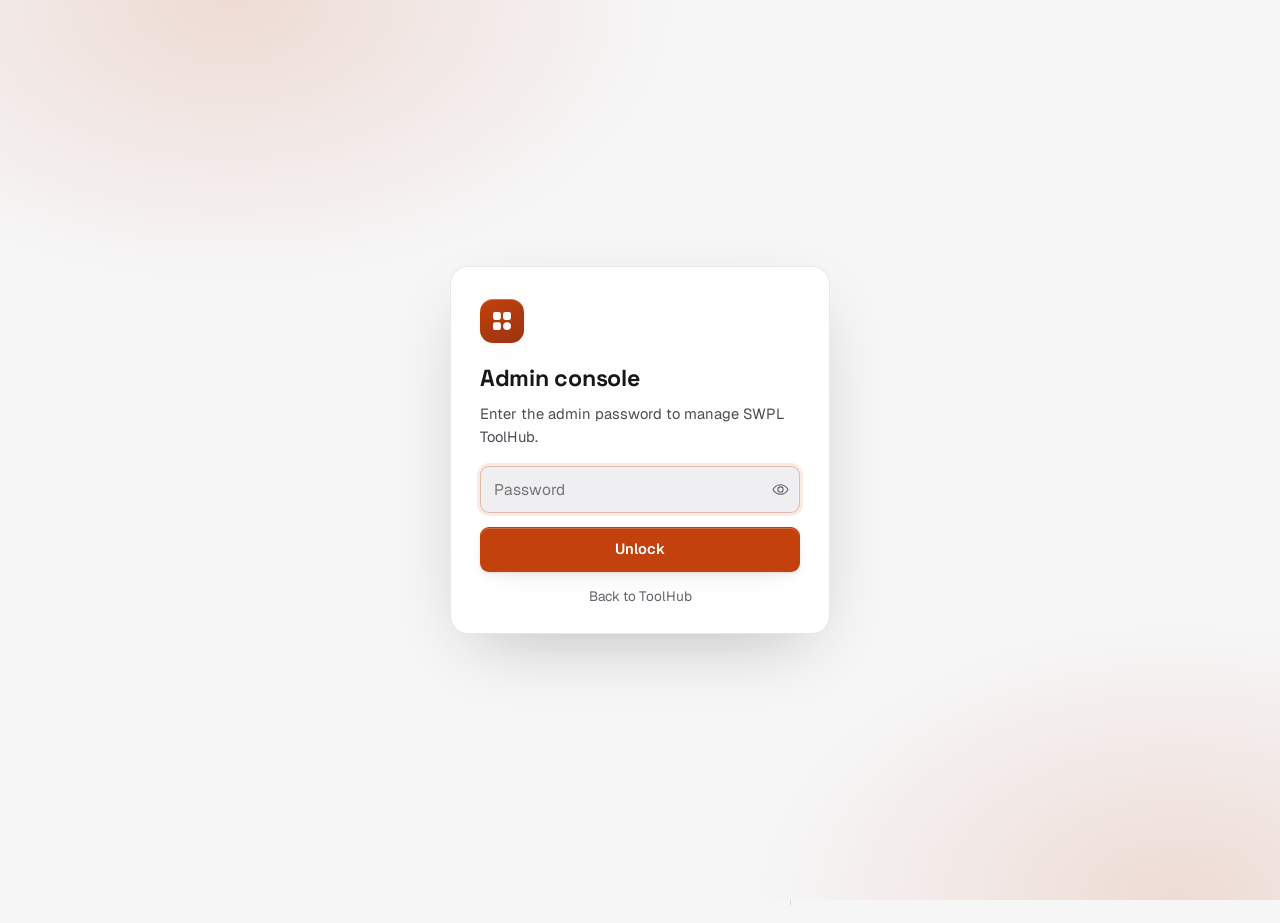
==== commit 17b462d7: "Hub redesign: Ember Command Deck Featured tools become large launchpad cards with cursor-tracked spo" ====
--- a/admin.html
+++ b/admin.html
@@ -208,11 +208,11 @@
         <!-- ============ Layout ============ -->
         <section class="panel" data-panel-id="layout">
           <h2 class="panel-title">Grid layout</h2>
-          <p class="panel-sub">How the tool cards are arranged and what each card shows.</p>
-
-          <div class="field-row">
-            <div class="field">
-              <label for="f-columns">Columns</label>
+          <p class="panel-sub">Featured tools render as large launchpad cards; the rest stack as compact registry rows underneath. Toggle Featured per tool in the Tools panel.</p>
+
+          <div class="field-row">
+            <div class="field">
+              <label for="f-columns">Launchpad columns</label>
               <select id="f-columns" data-bind="layout.columns">
                 <option value="auto">Auto fit</option>
                 <option value="2">2 columns</option>
@@ -242,7 +242,7 @@
           <div class="panel-head-row">
             <div>
               <h2 class="panel-title">Tools</h2>
-              <p class="panel-sub">Drag to reorder. Hidden tools stay here but leave the public page.</p>
+              <p class="panel-sub">Drag to reorder. Featured tools become large launchpad cards; the rest render as compact rows. Hidden tools stay here but leave the public page.</p>
             </div>
             <button type="button" class="btn btn-primary" id="btn-add-tool">Add tool</button>
           </div>
--- a/assets/site.css
+++ b/assets/site.css
@@ -1,7 +1,10 @@
 /* ============================================================
-   SWPL ToolHub - hub styles
+   SWPL ToolHub - hub styles ("Ember Command Deck")
    Token-driven, dual theme. Accent + radius + density + fonts
    are injected by site.js from data/site-config.js.
+
+   Structure: hero command bar -> launchpad (featured tools as
+   large signature cards) -> registry (the rest as dense rows).
    ============================================================ */
 
 /* ---------- Tokens ---------- */
@@ -14,7 +17,7 @@
   --surface-3: #e7e7ec;
   --text: #17171a;
   --text-2: #4c4c55;
-  --muted: #75757e;
+  --muted: #63636c;
   --border: rgba(23, 23, 26, 0.10);
   --border-strong: rgba(23, 23, 26, 0.18);
 
@@ -32,6 +35,7 @@
 
   --shadow-1: 0 1px 2px rgba(24, 20, 16, 0.05), 0 10px 30px -14px rgba(24, 20, 16, 0.14);
   --shadow-2: 0 24px 70px -28px rgba(24, 20, 16, 0.30);
+  --shadow-lift: 0 2px 4px rgba(24, 20, 16, 0.06), 0 18px 44px -16px rgba(24, 20, 16, 0.20);
 
   --radius: 14px;
   --radius-sm: 9px;
@@ -48,8 +52,11 @@
   --sp-5: 2.25rem;
   --sp-6: 3.5rem;
 
-  --card-pad: 1.25rem;
+  --lp-pad: 1.4rem;
   --topbar-h: 68px;
+
+  --ease-out: cubic-bezier(0.16, 1, 0.3, 1);
+  --grain-opacity: 0.05;
 }
 
 html[data-theme="dark"] {
@@ -61,7 +68,7 @@
   --surface-3: #232328;
   --text: #f1f1f3;
   --text-2: #b9b9c2;
-  --muted: #85858f;
+  --muted: #8b8b95;
   --border: rgba(241, 241, 243, 0.09);
   --border-strong: rgba(241, 241, 243, 0.17);
 
@@ -79,17 +86,24 @@
 
   --shadow-1: 0 1px 2px rgba(0, 0, 0, 0.35), 0 12px 34px -16px rgba(0, 0, 0, 0.55);
   --shadow-2: 0 30px 80px -30px rgba(0, 0, 0, 0.72);
+  --shadow-lift: 0 2px 4px rgba(0, 0, 0, 0.4), 0 20px 48px -18px rgba(0, 0, 0, 0.6);
+
+  --grain-opacity: 0.07;
 }
 
 body[data-density="compact"] {
-  --card-pad: 0.95rem;
+  --lp-pad: 1.05rem;
   --sp-4: 1.1rem;
   --sp-5: 1.6rem;
   --sp-6: 2.4rem;
 }
 
-/* ---------- Base ---------- */
+/* ---------- Base + browser surfaces ---------- */
 * { box-sizing: border-box; }
+
+html {
+  scrollbar-gutter: stable;
+}
 
 html, body { margin: 0; padding: 0; }
 
@@ -102,11 +116,16 @@
   min-height: 100dvh;
   -webkit-font-smoothing: antialiased;
   text-rendering: optimizeLegibility;
+  accent-color: var(--accent);
 }
 
 img { max-width: 100%; }
 
-a { color: inherit; }
+a {
+  color: inherit;
+  text-underline-offset: 3px;
+  text-decoration-thickness: 1px;
+}
 
 button {
   font: inherit;
@@ -117,13 +136,31 @@
   cursor: pointer;
 }
 
+input, textarea { caret-color: var(--accent); }
+
 :focus-visible {
   outline: 2px solid var(--ring);
   outline-offset: 2px;
   border-radius: var(--radius-xs);
 }
 
-::selection { background: var(--accent-soft); }
+::selection {
+  background: var(--accent);
+  color: var(--on-accent);
+}
+
+* {
+  scrollbar-width: thin;
+  scrollbar-color: var(--surface-3) transparent;
+}
+::-webkit-scrollbar { width: 11px; height: 11px; }
+::-webkit-scrollbar-track { background: transparent; }
+::-webkit-scrollbar-thumb {
+  background: var(--surface-3);
+  border: 3px solid var(--bg);
+  border-radius: 8px;
+}
+::-webkit-scrollbar-thumb:hover { background: var(--border-strong); }
 
 .icn {
   width: 1.1em;
@@ -150,7 +187,7 @@
   margin-inline: auto;
 }
 
-/* ---------- Backdrop ---------- */
+/* ---------- Backdrop: aurora + dot grid + grain ---------- */
 .backdrop {
   position: fixed;
   inset: 0;
@@ -163,11 +200,12 @@
   content: "";
   position: absolute;
   inset: -20% -10% auto -10%;
-  height: 70vh;
+  height: 78vh;
   background:
-    radial-gradient(680px 420px at 12% 0%, var(--accent-glow), transparent 65%),
-    radial-gradient(560px 380px at 88% 8%, var(--accent-glow), transparent 70%);
-  filter: saturate(1.05);
+    radial-gradient(720px 460px at 10% 0%, var(--accent-glow), transparent 64%),
+    radial-gradient(540px 400px at 78% 4%, var(--accent-glow), transparent 68%),
+    radial-gradient(900px 520px at 45% -18%, color-mix(in srgb, var(--accent) 5%, transparent), transparent 70%);
+  filter: saturate(1.06);
 }
 
 body[data-pattern="on"] .backdrop::after {
@@ -176,8 +214,19 @@
   inset: 0;
   background-image: radial-gradient(var(--border-strong) 1px, transparent 1px);
   background-size: 26px 26px;
-  mask-image: linear-gradient(to bottom, rgba(0,0,0,.5), rgba(0,0,0,.12) 45%, transparent 78%);
-  -webkit-mask-image: linear-gradient(to bottom, rgba(0,0,0,.5), rgba(0,0,0,.12) 45%, transparent 78%);
+  mask-image: linear-gradient(to bottom, rgba(0,0,0,.55), rgba(0,0,0,.14) 44%, transparent 76%);
+  -webkit-mask-image: linear-gradient(to bottom, rgba(0,0,0,.55), rgba(0,0,0,.14) 44%, transparent 76%);
+}
+
+.grain {
+  position: fixed;
+  inset: 0;
+  z-index: 70;
+  pointer-events: none;
+  opacity: var(--grain-opacity);
+  background-image: url("data:image/svg+xml,%3Csvg xmlns='http://www.w3.org/2000/svg' width='180' height='180'%3E%3Cfilter id='n'%3E%3CfeTurbulence type='fractalNoise' baseFrequency='0.82' numOctaves='2' stitchTiles='stitch'/%3E%3CfeColorMatrix type='saturate' values='0'/%3E%3C/filter%3E%3Crect width='180' height='180' filter='url(%23n)'/%3E%3C/svg%3E");
+  background-size: 180px 180px;
+  mix-blend-mode: overlay;
 }
 
 /* ---------- Top bar ---------- */
@@ -206,7 +255,9 @@
   background: linear-gradient(150deg, var(--accent), var(--accent-strong));
   color: var(--on-accent);
   box-shadow: inset 0 1px 0 rgba(255, 255, 255, 0.28), var(--shadow-1);
-}
+  transition: transform 280ms var(--ease-out);
+}
+.brand:hover .brand-mark { transform: rotate(-4deg) scale(1.04); }
 .brand-mark .icn { width: 19px; height: 19px; }
 
 .brand-word {
@@ -220,6 +271,7 @@
   font-style: normal;
   color: var(--accent);
 }
+html[data-theme="light"] .brand-word em { color: var(--accent-strong); }
 
 .topbar-actions {
   display: flex;
@@ -250,56 +302,70 @@
 /* ---------- Hero ---------- */
 .hero {
   padding-top: var(--sp-6);
-  padding-bottom: var(--sp-4);
-  max-width: 720px;
+  padding-bottom: 0.4rem;
+  max-width: 780px;
 }
 
 .hero-title {
-  margin: 0 0 0.7rem;
+  margin: 0 0 0.75rem;
   font-family: var(--font-display);
   font-weight: 700;
-  font-size: clamp(2.1rem, 5.2vw, 3.3rem);
-  line-height: 1.04;
-  letter-spacing: -0.022em;
+  font-size: clamp(2.5rem, 6vw, 4.4rem);
+  line-height: 1.0;
+  letter-spacing: -0.035em;
+  text-wrap: balance;
+}
+
+/* Signature: the ignition tile, the brand mark's fourth square. */
+.hero-tile {
+  display: inline-block;
+  width: 0.16em;
+  height: 0.16em;
+  margin-left: 0.14em;
+  border-radius: 28%;
+  background: linear-gradient(150deg, var(--accent), var(--accent-strong));
+  box-shadow: 0 2px 14px var(--accent-glow), 0 1px 3px rgba(24, 20, 16, 0.2);
+  transform: translateY(-0.03em);
 }
 
 .hero-tagline {
   margin: 0;
   color: var(--text-2);
-  font-size: 1.05rem;
-  max-width: 56ch;
+  font-size: 1.08rem;
+  max-width: 58ch;
   text-wrap: pretty;
 }
 
 body[data-hero="off"] .hero { display: none; }
 body[data-hero="off"] .finder { padding-top: var(--sp-5); }
 
-/* ---------- Finder (search + chips) ---------- */
+/* ---------- Finder: command bar + chips ---------- */
 .finder {
   display: flex;
   flex-direction: column;
-  gap: 0.95rem;
-  padding-block: var(--sp-3) var(--sp-4);
+  gap: 1rem;
+  padding-block: var(--sp-4) var(--sp-4);
 }
 
 .search {
   display: flex;
   align-items: center;
-  gap: 0.6rem;
-  height: 50px;
-  padding-inline: 1rem 0.6rem;
-  border-radius: var(--radius);
-  border: 1px solid var(--border);
+  gap: 0.7rem;
+  height: 56px;
+  padding-inline: 1.1rem 0.7rem;
+  border-radius: calc(var(--radius) + 2px);
+  border: 1px solid var(--border-strong);
   background: var(--surface);
-  box-shadow: var(--shadow-1);
-  max-width: 560px;
-  transition: border-color 160ms ease, box-shadow 160ms ease;
+  box-shadow: inset 0 1px 0 rgba(255, 255, 255, 0.06), var(--shadow-1);
+  max-width: 620px;
+  transition: border-color 200ms ease, box-shadow 200ms ease, transform 200ms var(--ease-out);
 }
 .search:focus-within {
   border-color: var(--accent-line);
-  box-shadow: 0 0 0 3px var(--accent-soft), var(--shadow-1);
-}
-.search .icn { width: 18px; height: 18px; color: var(--muted); }
+  box-shadow: 0 0 0 4px var(--accent-soft), 0 8px 30px -10px var(--accent-glow), var(--shadow-1);
+}
+.search .icn { width: 19px; height: 19px; color: var(--muted); }
+.search:focus-within > .icn { color: var(--accent); }
 .search input {
   flex: 1;
   min-width: 0;
@@ -308,7 +374,7 @@
   background: transparent;
   color: var(--text);
   font: inherit;
-  font-size: 0.98rem;
+  font-size: 1.02rem;
 }
 .search input::placeholder { color: var(--muted); }
 .search kbd {
@@ -316,15 +382,16 @@
   font-size: 0.72rem;
   color: var(--muted);
   border: 1px solid var(--border);
+  border-bottom-width: 2px;
   background: var(--surface-2);
   border-radius: 6px;
-  padding: 0.15rem 0.45rem;
+  padding: 0.18rem 0.5rem;
 }
 .search .search-clear { display: none; }
 .search.has-value .search-clear {
   display: inline-grid;
-  width: 30px;
-  height: 30px;
+  width: 32px;
+  height: 32px;
   place-items: center;
   border-radius: 8px;
   color: var(--muted);
@@ -345,7 +412,7 @@
   display: inline-flex;
   align-items: center;
   gap: 0.45rem;
-  padding: 0.42rem 0.85rem;
+  padding: 0.44rem 0.9rem;
   border-radius: 999px;
   border: 1px solid var(--border);
   background: var(--surface);
@@ -363,149 +430,292 @@
 }
 .chip .chip-count {
   font-family: var(--font-mono);
+  font-variant-numeric: tabular-nums;
   font-size: 0.72rem;
   opacity: 0.75;
 }
 .chip .icn { width: 15px; height: 15px; }
 
-/* ---------- Grid ---------- */
+/* ---------- Grid shell ---------- */
 .grid {
-  display: grid;
-  gap: 1rem;
-  grid-template-columns: repeat(auto-fill, minmax(305px, 1fr));
+  display: flex;
+  flex-direction: column;
+  gap: var(--sp-4);
   padding-bottom: var(--sp-5);
 }
-body[data-cols="2"] .grid { grid-template-columns: repeat(2, 1fr); }
-body[data-cols="3"] .grid { grid-template-columns: repeat(3, 1fr); }
-body[data-cols="4"] .grid { grid-template-columns: repeat(4, 1fr); }
 
 .group-title {
-  grid-column: 1 / -1;
   display: flex;
   align-items: center;
   gap: 0.6rem;
-  margin: 0.7rem 0 0;
+  margin: 0.4rem 0 -0.4rem;
   font-family: var(--font-display);
-  font-size: 1.02rem;
+  font-size: 1.05rem;
   font-weight: 700;
-  letter-spacing: 0.005em;
+  letter-spacing: 0.002em;
 }
 .group-title .icn { color: var(--accent); width: 18px; height: 18px; }
 .group-title .group-count {
   font-family: var(--font-mono);
+  font-variant-numeric: tabular-nums;
   font-weight: 400;
   font-size: 0.78rem;
   color: var(--muted);
 }
 
-/* ---------- Card ---------- */
-.card {
+/* ---------- Launchpad (featured tools) ---------- */
+.launchpad {
+  display: grid;
+  gap: 1rem;
+  grid-template-columns: repeat(auto-fit, minmax(290px, 1fr));
+}
+body[data-cols="2"] .launchpad { grid-template-columns: repeat(2, 1fr); }
+body[data-cols="3"] .launchpad { grid-template-columns: repeat(3, 1fr); }
+body[data-cols="4"] .launchpad { grid-template-columns: repeat(4, 1fr); }
+
+.lp-card {
   position: relative;
+  isolation: isolate;
   display: flex;
   flex-direction: column;
-  gap: 0.9rem;
+  gap: 1rem;
   text-align: left;
-  padding: var(--card-pad);
-  border-radius: var(--radius);
+  min-height: 176px;
+  padding: var(--lp-pad);
+  border-radius: calc(var(--radius) + 3px);
   border: 1px solid var(--border);
   background: var(--surface);
-  transition: transform 190ms cubic-bezier(0.16, 1, 0.3, 1),
-              border-color 190ms ease,
-              box-shadow 190ms ease,
-              background 190ms ease;
-}
-body[data-card-style="elevated"] .card { box-shadow: var(--shadow-1); }
-body[data-card-style="outline"] .card { box-shadow: none; }
-body[data-card-style="glass"] .card {
+  overflow: hidden;
+  transition: transform 240ms var(--ease-out), border-color 240ms ease, box-shadow 240ms ease, background 240ms ease;
+}
+body[data-card-style="elevated"] .lp-card { box-shadow: var(--shadow-1); }
+body[data-card-style="outline"] .lp-card { box-shadow: none; }
+body[data-card-style="glass"] .lp-card {
   background: color-mix(in srgb, var(--surface) 72%, transparent);
   backdrop-filter: blur(14px) saturate(1.4);
   -webkit-backdrop-filter: blur(14px) saturate(1.4);
   box-shadow: inset 0 1px 0 rgba(255, 255, 255, 0.09), var(--shadow-1);
 }
 
-.card:hover {
-  transform: translateY(-3px);
+.lp-card:hover {
+  transform: translateY(-4px);
   border-color: var(--accent-line);
-  box-shadow: 0 0 0 3px var(--accent-soft), var(--shadow-1);
-}
-.card:active { transform: translateY(-1px) scale(0.99); }
-
-.card-top {
+  box-shadow: var(--shadow-lift);
+}
+.lp-card:active { transform: translateY(-1px) scale(0.995); }
+
+/* Cursor spotlight: a 1px gradient border that follows the pointer. */
+.lp-card::before {
+  content: "";
+  position: absolute;
+  inset: 0;
+  border-radius: inherit;
+  padding: 1px;
+  background: radial-gradient(240px circle at var(--mx, 50%) var(--my, 0%), var(--accent-line), transparent 72%);
+  -webkit-mask: linear-gradient(#000 0 0) content-box, linear-gradient(#000 0 0);
+  -webkit-mask-composite: xor;
+          mask: linear-gradient(#000 0 0) content-box, linear-gradient(#000 0 0);
+          mask-composite: exclude;
+  opacity: 0;
+  transition: opacity 260ms ease;
+  pointer-events: none;
+}
+.lp-card:hover::before, .lp-card:focus-visible::before { opacity: 1; }
+
+/* Ghost icon: each tool's own mark, oversized, as the card's signature. */
+.lp-ghost {
+  position: absolute;
+  right: -26px;
+  bottom: -30px;
+  z-index: -1;
+  color: var(--text);
+  opacity: 0.045;
+  transition: transform 420ms var(--ease-out), opacity 300ms ease, color 300ms ease;
+  pointer-events: none;
+}
+html[data-theme="dark"] .lp-ghost { opacity: 0.055; }
+.lp-ghost .icn { width: 148px; height: 148px; }
+.lp-ghost .tool-emoji { font-size: 118px; line-height: 1; }
+.dlg-ghost .tool-emoji { font-size: 130px; line-height: 1; }
+.lp-card:hover .lp-ghost {
+  transform: translate(-7px, -7px) rotate(-3deg);
+  color: var(--accent);
+  opacity: 0.10;
+}
+
+.lp-top {
   display: flex;
   align-items: flex-start;
-  gap: 0.85rem;
-}
-
-.card-icon {
-  width: 46px;
-  height: 46px;
+  gap: 0.9rem;
+}
+
+.lp-icon {
+  width: 48px;
+  height: 48px;
   flex: none;
   display: grid;
   place-items: center;
-  border-radius: 12px;
+  border-radius: 13px;
+  background: var(--accent-soft);
+  border: 1px solid var(--accent-line);
+  color: var(--accent);
+  font-size: 1.4rem;
+  overflow: hidden;
+  box-shadow: inset 0 1px 0 rgba(255, 255, 255, 0.14);
+  transition: transform 240ms var(--ease-out);
+}
+html[data-theme="light"] .lp-icon { color: var(--accent-strong); }
+.lp-icon .icn { width: 25px; height: 25px; }
+.lp-icon img { width: 100%; height: 100%; object-fit: cover; }
+.lp-card:hover .lp-icon { transform: scale(1.05) rotate(-2deg); }
+
+.lp-heading { min-width: 0; flex: 1; }
+
+.lp-name {
+  display: block;
+  font-family: var(--font-display);
+  font-weight: 700;
+  font-size: 1.16rem;
+  letter-spacing: -0.006em;
+  line-height: 1.2;
+}
+
+.lp-tagline {
+  display: block;
+  margin-top: 0.28rem;
+  color: var(--text-2);
+  font-size: 0.91rem;
+  line-height: 1.5;
+}
+
+.lp-arrow {
+  margin-left: auto;
+  color: var(--muted);
+  opacity: 0;
+  transform: translate(-5px, 5px);
+  transition: opacity 220ms ease, transform 260ms var(--ease-out), color 220ms ease;
+}
+.lp-arrow .icn { width: 18px; height: 18px; }
+.lp-card:hover .lp-arrow,
+.lp-card:focus-visible .lp-arrow {
+  opacity: 1;
+  transform: translate(0, 0);
+  color: var(--accent);
+}
+
+.lp-meta {
+  display: flex;
+  flex-wrap: wrap;
+  align-items: center;
+  gap: 0.45rem;
+  margin-top: auto;
+}
+
+/* ---------- Registry (everything not featured) ---------- */
+.registry {
+  border: 1px solid var(--border);
+  border-radius: calc(var(--radius) + 3px);
+  background: var(--surface);
+  overflow: hidden;
+}
+body[data-card-style="elevated"] .registry { box-shadow: var(--shadow-1); }
+body[data-card-style="glass"] .registry {
+  background: color-mix(in srgb, var(--surface) 72%, transparent);
+  backdrop-filter: blur(14px) saturate(1.4);
+  -webkit-backdrop-filter: blur(14px) saturate(1.4);
+}
+
+.reg-row {
+  position: relative;
+  display: grid;
+  grid-template-columns: 44px minmax(0, 1fr) auto;
+  align-items: center;
+  gap: 1rem;
+  width: 100%;
+  text-align: left;
+  padding: 0.95rem 1.15rem;
+  transition: background 180ms ease;
+}
+body[data-density="compact"] .reg-row { padding: 0.7rem 1rem; }
+.reg-row + .reg-row { border-top: 1px solid var(--border); }
+.reg-row:hover { background: color-mix(in srgb, var(--accent) 4%, var(--surface-2)); }
+.reg-row:focus-visible { outline-offset: -2px; }
+
+.reg-row::before {
+  content: "";
+  position: absolute;
+  left: 0;
+  top: 18%;
+  height: 64%;
+  width: 2px;
+  background: var(--accent);
+  transform: scaleY(0);
+  transform-origin: center;
+  transition: transform 220ms var(--ease-out);
+}
+.reg-row:hover::before { transform: scaleY(1); }
+
+.reg-icon {
+  width: 40px;
+  height: 40px;
+  display: grid;
+  place-items: center;
+  border-radius: 11px;
   background: var(--surface-2);
   border: 1px solid var(--border);
   color: var(--text-2);
-  font-size: 1.35rem;
+  font-size: 1.15rem;
   overflow: hidden;
-  transition: background 190ms ease, color 190ms ease, border-color 190ms ease;
-}
-.card-icon .icn { width: 24px; height: 24px; }
-.card-icon img { width: 100%; height: 100%; object-fit: cover; }
-.card.is-featured .card-icon {
+  transition: color 180ms ease, border-color 180ms ease, background 180ms ease;
+}
+.reg-icon .icn { width: 21px; height: 21px; }
+.reg-icon img { width: 100%; height: 100%; object-fit: cover; }
+.reg-row:hover .reg-icon {
+  color: var(--accent);
+  border-color: var(--accent-line);
   background: var(--accent-soft);
-  border-color: var(--accent-line);
-  color: var(--accent);
-}
-.card:hover .card-icon { color: var(--accent); }
-
-.card-heading { min-width: 0; flex: 1; }
-
-.card-name {
+}
+
+.reg-main { min-width: 0; }
+.reg-name {
   display: block;
   font-family: var(--font-display);
   font-weight: 700;
-  font-size: 1.07rem;
-  letter-spacing: 0.002em;
-  line-height: 1.25;
-}
-
-.card-tagline {
+  font-size: 1.0rem;
+  line-height: 1.3;
+}
+.reg-tagline {
   display: block;
-  margin-top: 0.2rem;
   color: var(--text-2);
-  font-size: 0.9rem;
-  line-height: 1.45;
-}
-
-.card-arrow {
-  margin-left: auto;
-  color: var(--muted);
-  opacity: 0;
-  transform: translate(-4px, 4px);
-  transition: opacity 190ms ease, transform 190ms cubic-bezier(0.16, 1, 0.3, 1), color 190ms ease;
-}
-.card-arrow .icn { width: 17px; height: 17px; }
-.card:hover .card-arrow,
-.card:focus-visible .card-arrow {
-  opacity: 1;
-  transform: translate(0, 0);
-  color: var(--accent);
-}
-
-.card-meta {
-  display: flex;
-  flex-wrap: wrap;
-  align-items: center;
-  gap: 0.45rem;
-  margin-top: auto;
-}
-
+  font-size: 0.85rem;
+  white-space: nowrap;
+  overflow: hidden;
+  text-overflow: ellipsis;
+}
+
+.reg-side {
+  display: flex;
+  align-items: center;
+  gap: 0.55rem;
+}
+.reg-side .tagchip { display: none; }
+@media (min-width: 900px) {
+  .reg-side .tagchip { display: inline-flex; }
+}
+
+.reg-chevron {
+  color: var(--muted);
+  transition: transform 220ms var(--ease-out), color 180ms ease;
+}
+.reg-chevron .icn { width: 16px; height: 16px; }
+.reg-row:hover .reg-chevron { transform: translateX(3px); color: var(--accent); }
+
+/* ---------- Badges + tags ---------- */
 .badge {
   display: inline-flex;
   align-items: center;
   gap: 0.32rem;
-  padding: 0.22rem 0.6rem;
+  padding: 0.24rem 0.62rem;
   border-radius: 999px;
   font-size: 0.755rem;
   font-weight: 600;
@@ -513,6 +723,7 @@
   border: 1px solid var(--border);
   background: var(--surface-2);
   color: var(--text-2);
+  white-space: nowrap;
 }
 .badge .icn { width: 12px; height: 12px; }
 .badge-live {
@@ -524,38 +735,53 @@
 
 .badge-version {
   font-family: var(--font-mono);
+  font-variant-numeric: tabular-nums;
   font-size: 0.74rem;
   color: var(--muted);
   padding: 0.22rem 0.15rem;
+  white-space: nowrap;
 }
 
 .tagchip {
+  display: inline-flex;
   font-size: 0.755rem;
   color: var(--muted);
   border: 1px solid transparent;
   padding: 0.22rem 0.1rem;
+  white-space: nowrap;
 }
 .tagchip::before { content: "#"; opacity: 0.55; margin-right: 1px; }
 
-/* ---------- Entrance animation ---------- */
-body[data-anim="on"] .card {
-  animation: card-in 460ms cubic-bezier(0.16, 1, 0.3, 1) both;
-  animation-delay: calc(var(--i, 0) * 42ms);
-}
-body[data-anim="on"] .hero-title,
-body[data-anim="on"] .hero-tagline,
+/* ---------- Entrance choreography (one authored sequence) ---------- */
+body[data-anim="on"] .hero-title {
+  animation: hero-in 700ms var(--ease-out) both;
+}
+body[data-anim="on"] .hero-tagline {
+  animation: rise-in 640ms var(--ease-out) 90ms both;
+}
 body[data-anim="on"] .finder {
-  animation: rise-in 520ms cubic-bezier(0.16, 1, 0.3, 1) both;
-}
-body[data-anim="on"] .hero-tagline { animation-delay: 60ms; }
-body[data-anim="on"] .finder { animation-delay: 110ms; }
-
+  animation: rise-in 620ms var(--ease-out) 160ms both;
+}
+body[data-anim="on"] .lp-card {
+  animation: card-in 560ms var(--ease-out) both;
+  animation-delay: calc(240ms + var(--i, 0) * 65ms);
+}
+body[data-anim="on"] .registry,
+body[data-anim="on"] .group-title {
+  animation: rise-in 620ms var(--ease-out) both;
+  animation-delay: calc(340ms + var(--i, 0) * 40ms);
+}
+
+@keyframes hero-in {
+  from { opacity: 0; transform: translateY(18px); filter: blur(7px); }
+  to { opacity: 1; transform: translateY(0); filter: blur(0); }
+}
 @keyframes card-in {
-  from { opacity: 0; transform: translateY(14px) scale(0.985); }
-  to { opacity: 1; transform: translateY(0) scale(1); }
+  from { opacity: 0; transform: translateY(16px) scale(0.98); filter: blur(4px); }
+  to { opacity: 1; transform: translateY(0) scale(1); filter: blur(0); }
 }
 @keyframes rise-in {
-  from { opacity: 0; transform: translateY(10px); }
+  from { opacity: 0; transform: translateY(12px); }
   to { opacity: 1; transform: translateY(0); }
 }
 
@@ -573,12 +799,13 @@
   text-decoration: underline;
   text-underline-offset: 3px;
 }
+html[data-theme="light"] .empty button { color: var(--accent-strong); }
 
 /* ---------- Dialog ---------- */
 dialog.tool-dialog {
   width: min(560px, calc(100vw - 2rem));
   border: 1px solid var(--border-strong);
-  border-radius: calc(var(--radius) + 4px);
+  border-radius: calc(var(--radius) + 5px);
   background: var(--surface);
   color: var(--text);
   padding: 0;
@@ -587,24 +814,44 @@
 }
 dialog.tool-dialog::backdrop {
   background: rgba(10, 9, 8, 0.45);
-  backdrop-filter: blur(6px);
-  -webkit-backdrop-filter: blur(6px);
+  backdrop-filter: blur(7px);
+  -webkit-backdrop-filter: blur(7px);
 }
 html[data-theme="dark"] dialog.tool-dialog::backdrop { background: rgba(0, 0, 0, 0.58); }
 
 body[data-anim="on"] dialog.tool-dialog[open] {
-  animation: dlg-in 260ms cubic-bezier(0.16, 1, 0.3, 1);
+  animation: dlg-in 300ms var(--ease-out);
 }
 body[data-anim="on"] dialog.tool-dialog[open]::backdrop {
-  animation: fade-in 220ms ease;
+  animation: fade-in 240ms ease;
 }
 @keyframes dlg-in {
-  from { opacity: 0; transform: translateY(14px) scale(0.97); }
-  to { opacity: 1; transform: none; }
+  from { opacity: 0; transform: translateY(16px) scale(0.96); filter: blur(5px); }
+  to { opacity: 1; transform: none; filter: blur(0); }
 }
 @keyframes fade-in { from { opacity: 0; } to { opacity: 1; } }
 
-.dlg-inner { padding: 1.5rem; display: flex; flex-direction: column; gap: 1.05rem; }
+.dlg-inner {
+  position: relative;
+  isolation: isolate;
+  padding: 1.55rem;
+  display: flex;
+  flex-direction: column;
+  gap: 1.05rem;
+  overflow: hidden;
+}
+
+.dlg-ghost {
+  position: absolute;
+  right: -34px;
+  top: -30px;
+  z-index: -1;
+  color: var(--text);
+  opacity: 0.04;
+  pointer-events: none;
+}
+html[data-theme="dark"] .dlg-ghost { opacity: 0.05; }
+.dlg-ghost .icn { width: 170px; height: 170px; }
 
 .dlg-head {
   display: flex;
@@ -612,31 +859,34 @@
   gap: 0.9rem;
 }
 .dlg-icon {
-  width: 54px;
-  height: 54px;
+  width: 56px;
+  height: 56px;
   flex: none;
   display: grid;
   place-items: center;
-  border-radius: 14px;
+  border-radius: 15px;
   background: var(--accent-soft);
   border: 1px solid var(--accent-line);
   color: var(--accent);
   font-size: 1.6rem;
   overflow: hidden;
-}
-.dlg-icon .icn { width: 28px; height: 28px; }
+  box-shadow: inset 0 1px 0 rgba(255, 255, 255, 0.14);
+}
+html[data-theme="light"] .dlg-icon { color: var(--accent-strong); }
+.dlg-icon .icn { width: 29px; height: 29px; }
 .dlg-icon img { width: 100%; height: 100%; object-fit: cover; }
 
 .dlg-heading { flex: 1; min-width: 0; }
 .dlg-title {
   margin: 0;
   font-family: var(--font-display);
-  font-size: 1.3rem;
+  font-size: 1.34rem;
   font-weight: 700;
+  letter-spacing: -0.012em;
   line-height: 1.2;
 }
 .dlg-meta {
-  margin: 0.28rem 0 0;
+  margin: 0.3rem 0 0;
   color: var(--muted);
   font-size: 0.85rem;
   display: flex;
@@ -665,6 +915,7 @@
   color: var(--text-2);
   font-size: 0.94rem;
   line-height: 1.6;
+  max-width: 65ch;
 }
 
 .dlg-tags { display: flex; flex-wrap: wrap; gap: 0.4rem; }
@@ -696,7 +947,7 @@
 .btn-primary {
   background: var(--accent);
   color: var(--on-accent);
-  box-shadow: inset 0 1px 0 rgba(255, 255, 255, 0.22), var(--shadow-1);
+  box-shadow: inset 0 1px 0 rgba(255, 255, 255, 0.22), 0 2px 8px -2px var(--accent-glow), var(--shadow-1);
 }
 .btn-primary:hover { background: var(--accent-strong); }
 
@@ -755,8 +1006,8 @@
   font-size: 0.88rem;
   font-weight: 500;
   box-shadow: var(--shadow-2);
-  z-index: 60;
-  animation: toast-in 240ms cubic-bezier(0.16, 1, 0.3, 1);
+  z-index: 80;
+  animation: toast-in 240ms var(--ease-out);
 }
 @keyframes toast-in {
   from { opacity: 0; transform: translate(-50%, 8px); }
@@ -764,16 +1015,29 @@
 }
 
 /* ---------- Responsive ---------- */
-@media (max-width: 900px) {
-  body[data-cols="3"] .grid,
-  body[data-cols="4"] .grid { grid-template-columns: repeat(2, 1fr); }
+@media (max-width: 980px) {
+  body[data-cols="3"] .launchpad,
+  body[data-cols="4"] .launchpad { grid-template-columns: repeat(2, 1fr); }
 }
 @media (max-width: 640px) {
-  .grid,
-  body[data-cols="2"] .grid,
-  body[data-cols="3"] .grid,
-  body[data-cols="4"] .grid { grid-template-columns: 1fr; }
+  .launchpad,
+  body[data-cols="2"] .launchpad,
+  body[data-cols="3"] .launchpad,
+  body[data-cols="4"] .launchpad { grid-template-columns: 1fr; }
+  .lp-card { min-height: 0; }
   .hero { padding-top: var(--sp-5); }
+  .search { height: 50px; }
+  .reg-row {
+    grid-template-columns: 40px minmax(0, 1fr);
+    row-gap: 0.5rem;
+  }
+  .reg-side {
+    grid-column: 2;
+    flex-wrap: wrap;
+    gap: 0.45rem;
+  }
+  .reg-chevron { display: none; }
+  .reg-tagline { white-space: normal; }
   .dlg-inner { padding: 1.15rem; }
   .dlg-actions .btn-primary { flex: 1; }
 }
@@ -786,7 +1050,9 @@
     transition-duration: 0.01ms !important;
   }
 }
-body[data-anim="off"] .card,
 body[data-anim="off"] .hero-title,
 body[data-anim="off"] .hero-tagline,
-body[data-anim="off"] .finder { animation: none; }
+body[data-anim="off"] .finder,
+body[data-anim="off"] .lp-card,
+body[data-anim="off"] .registry,
+body[data-anim="off"] .group-title { animation: none; }
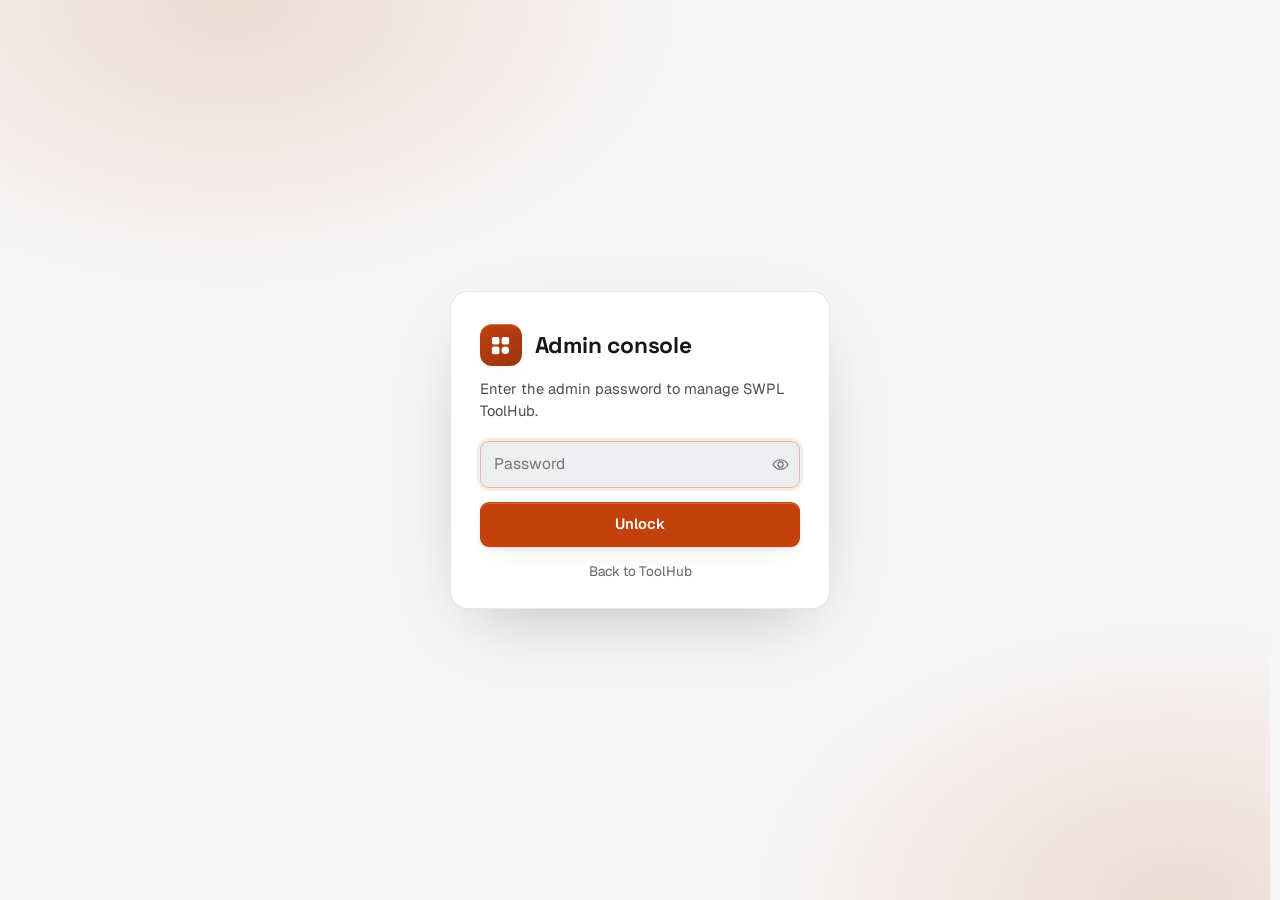
==== commit 04f64084: "Pro motion pass + full color/UI audit fixes; hide admin entry from home Motion: view-transition morp" ====
--- a/admin.html
+++ b/admin.html
@@ -34,8 +34,10 @@
   <!-- ============ Password gate ============ -->
   <div class="gate" id="gate">
     <form class="gate-card" id="gate-form" autocomplete="off">
-      <span class="brand-mark gate-mark" aria-hidden="true"><svg class="icn" viewBox="0 0 64 64" fill="currentColor"><rect x="8" y="8" width="21" height="21" rx="5.5"/><rect x="35" y="8" width="21" height="21" rx="5.5"/><rect x="8" y="35" width="21" height="21" rx="5.5"/><rect x="35" y="35" width="21" height="21" rx="10.5"/></svg></span>
-      <h1>Admin console</h1>
+      <div class="gate-head">
+        <span class="brand-mark gate-mark" aria-hidden="true"><svg class="icn" viewBox="0 0 64 64" fill="currentColor"><rect x="8" y="8" width="21" height="21" rx="5.5"/><rect x="35" y="8" width="21" height="21" rx="5.5"/><rect x="8" y="35" width="21" height="21" rx="5.5"/><rect x="35" y="35" width="21" height="21" rx="10.5"/></svg></span>
+        <h1>Admin console</h1>
+      </div>
       <p class="gate-sub">Enter the admin password to manage SWPL ToolHub.</p>
       <div class="gate-field">
         <input type="password" id="gate-pass" placeholder="Password" autocomplete="current-password" required autofocus />
--- a/assets/site.css
+++ b/assets/site.css
@@ -57,6 +57,7 @@
 
   --ease-out: cubic-bezier(0.16, 1, 0.3, 1);
   --grain-opacity: 0.05;
+  --glare: rgba(194, 65, 12, 0.05);
 }
 
 html[data-theme="dark"] {
@@ -89,6 +90,7 @@
   --shadow-lift: 0 2px 4px rgba(0, 0, 0, 0.4), 0 20px 48px -18px rgba(0, 0, 0, 0.6);
 
   --grain-opacity: 0.07;
+  --glare: rgba(255, 255, 255, 0.07);
 }
 
 body[data-density="compact"] {
@@ -100,6 +102,9 @@
 
 /* ---------- Base + browser surfaces ---------- */
 * { box-sizing: border-box; }
+
+/* The hidden attribute must always win, even against display rules. */
+[hidden] { display: none !important; }
 
 html {
   scrollbar-gutter: stable;
@@ -199,13 +204,23 @@
 body[data-hero-style="aurora"] .backdrop::before {
   content: "";
   position: absolute;
-  inset: -20% -10% auto -10%;
-  height: 78vh;
+  inset: -22% -12% auto -12%;
+  height: 82vh;
   background:
     radial-gradient(720px 460px at 10% 0%, var(--accent-glow), transparent 64%),
     radial-gradient(540px 400px at 78% 4%, var(--accent-glow), transparent 68%),
     radial-gradient(900px 520px at 45% -18%, color-mix(in srgb, var(--accent) 5%, transparent), transparent 70%);
   filter: saturate(1.06);
+  will-change: transform;
+}
+
+/* Ambient drift: the aurora breathes, barely. */
+body[data-anim="on"][data-hero-style="aurora"] .backdrop::before {
+  animation: aurora-drift 26s ease-in-out infinite alternate;
+}
+@keyframes aurora-drift {
+  from { transform: translate3d(-1.5%, -1%, 0) scale(1); }
+  to { transform: translate3d(2%, 2.2%, 0) scale(1.07); }
 }
 
 body[data-pattern="on"] .backdrop::after {
@@ -468,6 +483,7 @@
   display: grid;
   gap: 1rem;
   grid-template-columns: repeat(auto-fit, minmax(290px, 1fr));
+  perspective: 1400px;
 }
 body[data-cols="2"] .launchpad { grid-template-columns: repeat(2, 1fr); }
 body[data-cols="3"] .launchpad { grid-template-columns: repeat(3, 1fr); }
@@ -503,6 +519,30 @@
   box-shadow: var(--shadow-lift);
 }
 .lp-card:active { transform: translateY(-1px) scale(0.995); }
+
+/* Pointer-fine devices: dampened 3D tilt driven by --rx/--ry from JS. */
+@media (hover: hover) and (pointer: fine) {
+  body[data-anim="on"] .lp-card:hover {
+    transform: translateY(-4px) rotateX(var(--rx, 0deg)) rotateY(var(--ry, 0deg));
+    transition-duration: 120ms;
+  }
+  body[data-anim="on"] .lp-card:active {
+    transform: translateY(-1px) rotateX(var(--rx, 0deg)) rotateY(var(--ry, 0deg)) scale(0.99);
+  }
+}
+
+/* Glare sheen tracking the same pointer position as the spotlight. */
+.lp-card::after {
+  content: "";
+  position: absolute;
+  inset: 0;
+  border-radius: inherit;
+  background: radial-gradient(340px circle at var(--mx, 50%) var(--my, 0%), var(--glare), transparent 65%);
+  opacity: 0;
+  transition: opacity 260ms ease;
+  pointer-events: none;
+}
+.lp-card:hover::after { opacity: 1; }
 
 /* Cursor spotlight: a 1px gradient border that follows the pointer. */
 .lp-card::before {
@@ -752,30 +792,41 @@
 }
 .tagchip::before { content: "#"; opacity: 0.55; margin-right: 1px; }
 
-/* ---------- Entrance choreography (one authored sequence) ---------- */
-body[data-anim="on"] .hero-title {
+/* ---------- Entrance choreography (boot only, one authored sequence) ----------
+   Gated on body:not(.is-booted): after boot, re-renders (search, filters)
+   hand motion to the View Transitions morph instead of replaying entrances. */
+body[data-anim="on"]:not(.is-booted) .hero-title {
   animation: hero-in 700ms var(--ease-out) both;
 }
-body[data-anim="on"] .hero-tagline {
+body[data-anim="on"]:not(.is-booted) .hero-tile {
+  animation: tile-in 520ms cubic-bezier(0.34, 1.56, 0.64, 1) 620ms both;
+}
+body[data-anim="on"]:not(.is-booted) .hero-tagline {
   animation: rise-in 640ms var(--ease-out) 90ms both;
 }
-body[data-anim="on"] .finder {
+body[data-anim="on"]:not(.is-booted) .finder {
   animation: rise-in 620ms var(--ease-out) 160ms both;
 }
-body[data-anim="on"] .lp-card {
+body[data-anim="on"]:not(.is-booted) .lp-card {
   animation: card-in 560ms var(--ease-out) both;
   animation-delay: calc(240ms + var(--i, 0) * 65ms);
 }
-body[data-anim="on"] .registry,
-body[data-anim="on"] .group-title {
-  animation: rise-in 620ms var(--ease-out) both;
-  animation-delay: calc(340ms + var(--i, 0) * 40ms);
+body[data-anim="on"]:not(.is-booted) .group-title {
+  animation: rise-in 560ms var(--ease-out) 380ms both;
+}
+body[data-anim="on"]:not(.is-booted) .reg-row {
+  animation: rise-in 480ms var(--ease-out) both;
+  animation-delay: calc(430ms + var(--i, 0) * 45ms);
 }
 
 @keyframes hero-in {
   from { opacity: 0; transform: translateY(18px); filter: blur(7px); }
   to { opacity: 1; transform: translateY(0); filter: blur(0); }
 }
+@keyframes tile-in {
+  from { opacity: 0; transform: translateY(-0.03em) scale(0); }
+  to { opacity: 1; transform: translateY(-0.03em) scale(1); }
+}
 @keyframes card-in {
   from { opacity: 0; transform: translateY(16px) scale(0.98); filter: blur(4px); }
   to { opacity: 1; transform: translateY(0) scale(1); filter: blur(0); }
@@ -783,6 +834,24 @@
 @keyframes rise-in {
   from { opacity: 0; transform: translateY(12px); }
   to { opacity: 1; transform: translateY(0); }
+}
+
+/* ---------- View transitions (filter morph + theme ripple) ---------- */
+@media (prefers-reduced-motion: no-preference) {
+  ::view-transition-group(*) {
+    animation-duration: 340ms;
+    animation-timing-function: cubic-bezier(0.16, 1, 0.3, 1);
+  }
+}
+::view-transition-old(root),
+::view-transition-new(root) {
+  animation: none;
+  mix-blend-mode: normal;
+}
+/* During the theme ripple, cards must stay part of the root snapshot. */
+body.vt-root-only .lp-card,
+body.vt-root-only .reg-row {
+  view-transition-name: none !important;
 }
 
 /* ---------- Empty state ---------- */
@@ -791,15 +860,40 @@
   text-align: center;
   color: var(--muted);
 }
-.empty .icn { width: 34px; height: 34px; opacity: 0.6; }
-.empty p { margin: 0.8rem 0 1.1rem; }
+.empty-tile {
+  width: 58px;
+  height: 58px;
+  margin: 0 auto;
+  display: grid;
+  place-items: center;
+  border-radius: 16px;
+  background: var(--surface);
+  border: 1px dashed var(--border-strong);
+  color: var(--muted);
+}
+.empty .icn { width: 26px; height: 26px; }
+.empty p {
+  margin: 1rem 0 1.2rem;
+  font-family: var(--font-display);
+  font-weight: 700;
+  font-size: 1.05rem;
+  color: var(--text-2);
+}
 .empty button {
-  color: var(--accent);
+  display: inline-flex;
+  align-items: center;
+  gap: 0.45rem;
+  padding: 0.55rem 1.1rem;
+  border-radius: var(--radius-sm);
+  border: 1px solid var(--border-strong);
+  background: var(--surface);
+  color: var(--text);
   font-weight: 600;
-  text-decoration: underline;
-  text-underline-offset: 3px;
-}
-html[data-theme="light"] .empty button { color: var(--accent-strong); }
+  font-size: 0.9rem;
+  transition: border-color 150ms ease, transform 150ms ease;
+}
+.empty button:hover { border-color: var(--accent-line); }
+.empty button:active { transform: scale(0.97); }
 
 /* ---------- Dialog ---------- */
 dialog.tool-dialog {
@@ -820,16 +914,28 @@
 html[data-theme="dark"] dialog.tool-dialog::backdrop { background: rgba(0, 0, 0, 0.58); }
 
 body[data-anim="on"] dialog.tool-dialog[open] {
-  animation: dlg-in 300ms var(--ease-out);
+  animation: dlg-in 320ms var(--ease-out);
 }
 body[data-anim="on"] dialog.tool-dialog[open]::backdrop {
-  animation: fade-in 240ms ease;
+  animation: fade-in 260ms ease;
+}
+body[data-anim="on"] dialog.tool-dialog.is-closing[open] {
+  animation: dlg-out 170ms ease-in forwards;
+}
+body[data-anim="on"] dialog.tool-dialog.is-closing[open]::backdrop {
+  animation: fade-out 170ms ease forwards;
 }
 @keyframes dlg-in {
-  from { opacity: 0; transform: translateY(16px) scale(0.96); filter: blur(5px); }
-  to { opacity: 1; transform: none; filter: blur(0); }
+  0% { opacity: 0; transform: translateY(18px) scale(0.955); filter: blur(6px); }
+  62% { filter: blur(0); }
+  100% { opacity: 1; transform: none; filter: blur(0); }
+}
+@keyframes dlg-out {
+  from { opacity: 1; transform: none; }
+  to { opacity: 0; transform: translateY(10px) scale(0.97); filter: blur(3px); }
 }
 @keyframes fade-in { from { opacity: 0; } to { opacity: 1; } }
+@keyframes fade-out { from { opacity: 1; } to { opacity: 0; } }
 
 .dlg-inner {
   position: relative;
@@ -1051,8 +1157,10 @@
   }
 }
 body[data-anim="off"] .hero-title,
+body[data-anim="off"] .hero-tile,
 body[data-anim="off"] .hero-tagline,
 body[data-anim="off"] .finder,
 body[data-anim="off"] .lp-card,
-body[data-anim="off"] .registry,
-body[data-anim="off"] .group-title { animation: none; }
+body[data-anim="off"] .reg-row,
+body[data-anim="off"] .group-title,
+body[data-anim="off"] .backdrop::before { animation: none; }
--- a/assets/admin.css
+++ b/assets/admin.css
@@ -35,16 +35,21 @@
   animation: rise-in 460ms cubic-bezier(0.16, 1, 0.3, 1) both;
 }
 
-.gate-mark { width: 44px; height: 44px; border-radius: 13px; }
-.gate-mark .icn { width: 24px; height: 24px; }
+.gate-head {
+  display: flex;
+  align-items: center;
+  gap: 0.8rem;
+}
+.gate-mark { width: 42px; height: 42px; border-radius: 12px; flex: none; }
+.gate-mark .icn { width: 23px; height: 23px; }
 
 .gate-card h1 {
-  margin: 0.2rem 0 0;
+  margin: 0;
   font-family: var(--font-display);
-  font-size: 1.45rem;
+  font-size: 1.42rem;
   letter-spacing: -0.01em;
 }
-.gate-sub { margin: -0.5rem 0 0.2rem; color: var(--text-2); font-size: 0.92rem; }
+.gate-sub { margin: -0.2rem 0 0.2rem; color: var(--text-2); font-size: 0.92rem; }
 
 .gate-field {
   display: flex;
